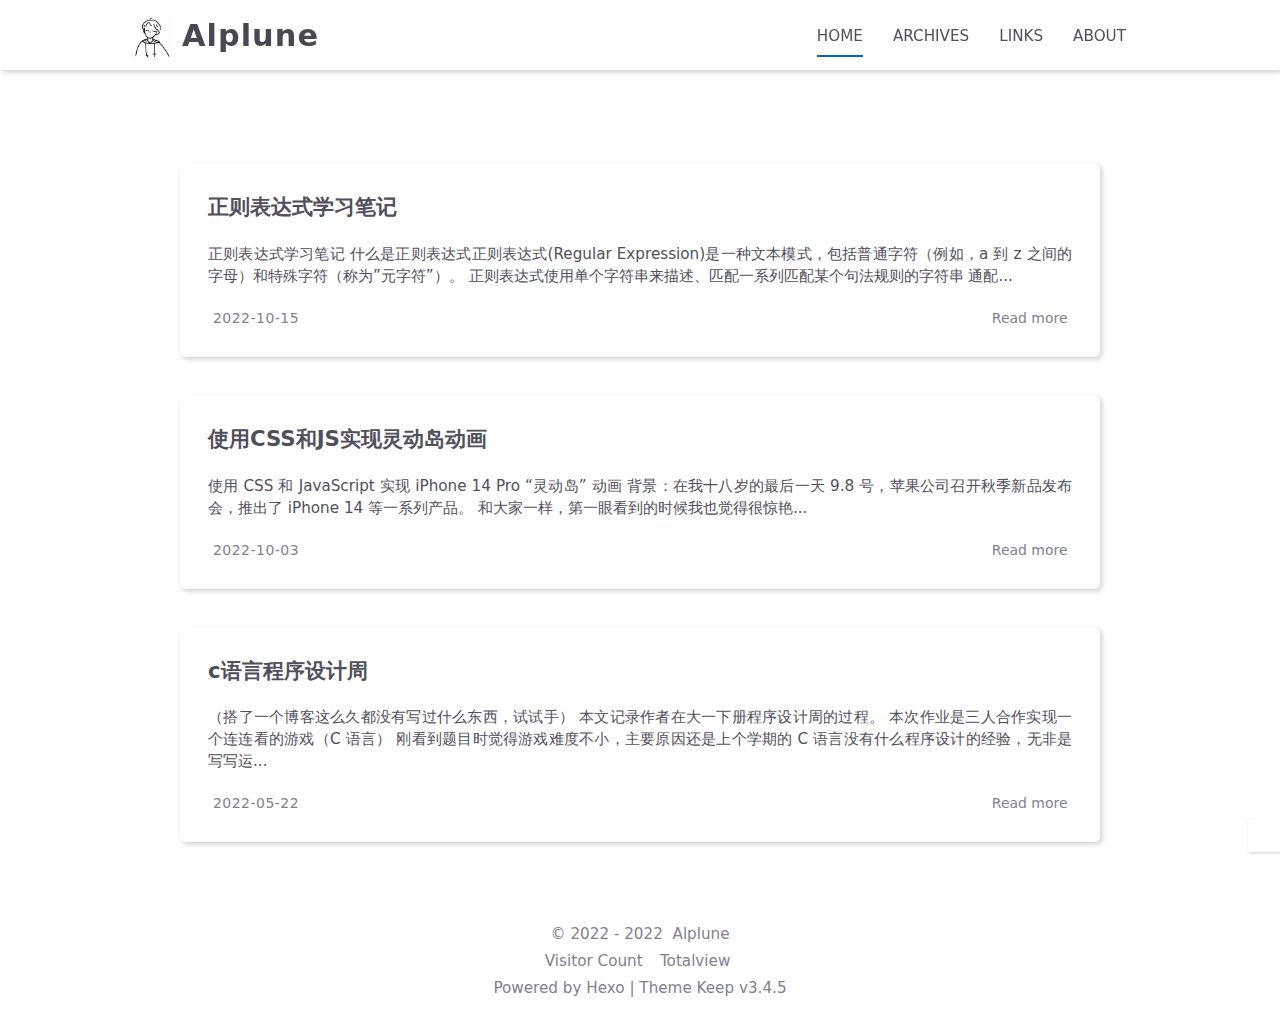
==== index.html @ be42c114 "Site updated: 2022-10-15 18:17:50" ====
<!DOCTYPE html>
<html lang="en">
<head>
    <meta charset="utf-8">
    <meta name="viewport" content="width=device-width, initial-scale=1, maximum-scale=1">
    <meta name="keywords" content="Hexo Theme Keep">
    <meta name="description" content="Hexo Theme Keep">
    <meta name="author" content="Alplune">
    
    <title>
        
        Alplune
    </title>
    
<link rel="stylesheet" href="/css/style.css">

    <link rel="shortcut icon" href="/images/meico.ico">
    <link rel="stylesheet" href="//cdn.jsdelivr.net/npm/hexo-theme-keep@3.4.5/source/css/font-awesome.min.css">
    <script id="hexo-configurations">
    let KEEP = window.KEEP || {};
    KEEP.hexo_config = {"hostname":"example.com","root":"/","language":"en","path":"search.json"};
    KEEP.theme_config = {"toc":{"enable":true,"number":true,"expand_all":false,"init_open":true},"style":{"primary_color":"#0066CC","avatar":"/images/me.jpg","favicon":"/images/meico.ico","article_img_align":"left","left_side_width":"260px","content_max_width":"920px","hover":{"shadow":false,"scale":false},"first_screen":{"enable":true,"background_img":"/images/bg.svg","description":"我们穷，只此一生青春."},"scroll":{"progress_bar":{"enable":false},"percent":{"enable":true}}},"local_search":{"enable":true,"preload":false},"code_copy":{"enable":true,"style":"default"},"pjax":{"enable":true},"lazyload":{"enable":false},"version":"3.4.5"};
    KEEP.language_ago = {"second":"%s seconds ago","minute":"%s minutes ago","hour":"%s hours ago","day":"%s days ago","week":"%s weeks ago","month":"%s months ago","year":"%s years ago"};
  </script>
<meta name="generator" content="Hexo 5.4.2"></head>


<body>
<div class="progress-bar-container">
    

    
        <span class="pjax-progress-bar"></span>
        <span class="pjax-progress-icon">
            <i class="fas fa-circle-notch fa-spin"></i>
        </span>
    
</div>


<main class="page-container">

    
        <div class="first-screen-container flex-center fade-in-down-animation">
    <div class="content flex-center">
        <div class="description">
            我们穷，只此一生青春.
        </div>
        
            <div class="s-icon-list">
                
                    
                        
                            <span class="s-icon-item github">
                                <a target="_blank" href="https://github.com/Mingaaaaaaa">
                                    <i class="fab fa-github"></i>
                                </a>
                            </span>
                        
                    
                
                    
                
                    
                
                    
                
                    
                
                    
                
                    
                
                    
                        
                            <span class="s-icon-item email">
                                <a href="mailto:http://:alplune@outlook.com">
                                    <i class="fas fa-envelope"></i>
                                </a>
                            </span>
                        
                    
                
            </div>
        
    </div>
</div>

    

    <div class="page-main-content">

        <div class="page-main-content-top">
            <header class="header-wrapper">

    <div class="header-content has-first-screen">
        <div class="left">
            
                <a class="logo-image" href="/">
                    <img src="/images/me.jpg">
                </a>
            
            <a class="logo-title" href="/">
                Alplune
            </a>
        </div>

        <div class="right">
            <div class="pc">
                <ul class="menu-list">
                    
                        <li class="menu-item">
                            <a class="active"
                               href="/"
                            >
                                HOME
                            </a>
                        </li>
                    
                        <li class="menu-item">
                            <a class=""
                               href="/archives"
                            >
                                ARCHIVES
                            </a>
                        </li>
                    
                        <li class="menu-item">
                            <a class=""
                               href="/links"
                            >
                                LINKS
                            </a>
                        </li>
                    
                        <li class="menu-item">
                            <a class=""
                               href="/about"
                            >
                                ABOUT
                            </a>
                        </li>
                    
                    
                        <li class="menu-item search search-popup-trigger">
                            <i class="fas fa-search"></i>
                        </li>
                    
                </ul>
            </div>
            <div class="mobile">
                
                    <div class="icon-item search search-popup-trigger"><i class="fas fa-search"></i></div>
                
                <div class="icon-item menu-bar">
                    <div class="menu-bar-middle"></div>
                </div>
            </div>
        </div>
    </div>

    <div class="header-drawer">
        <ul class="drawer-menu-list">
            
                <li class="drawer-menu-item flex-center">
                    <a class="active"
                       href="/">HOME</a>
                </li>
            
                <li class="drawer-menu-item flex-center">
                    <a class=""
                       href="/archives">ARCHIVES</a>
                </li>
            
                <li class="drawer-menu-item flex-center">
                    <a class=""
                       href="/links">LINKS</a>
                </li>
            
                <li class="drawer-menu-item flex-center">
                    <a class=""
                       href="/about">ABOUT</a>
                </li>
            
        </ul>
    </div>

    <div class="window-mask"></div>

</header>


        </div>

        <div class="page-main-content-middle">

            <div class="main-content">

                
                    <div class="home-content-container fade-in-down-animation">
    <ul class="home-article-list">
        
            <li class="home-article-item">

                

                <h3 class="home-article-title">
                    <a href="/2022/10/15/%E6%AD%A3%E5%88%99%E8%A1%A8%E8%BE%BE%E5%BC%8F%E5%AD%A6%E4%B9%A0%E7%AC%94%E8%AE%B0/">
                        正则表达式学习笔记
                    </a>
                </h3>

                <div class="home-article-content markdown-body">
                    
                        正则表达式学习笔记
什么是正则表达式正则表达式(Regular Expression)是一种文本模式，包括普通字符（例如，a 到 z 之间的字母）和特殊字符（称为”元字符”）。
正则表达式使用单个字符串来描述、匹配一系列匹配某个句法规则的字符串
通配...
                    
                </div>

                <div class="home-article-meta-info-container">
    <div class="home-article-meta-info">
        <span><i class="fas fa-history"></i>&nbsp;<span class="home-article-date" data-date="Sat Oct 15 2022 18:00:35 GMT+0800">2022-10-15</span></span>
        
        
    </div>

    <a href="/2022/10/15/%E6%AD%A3%E5%88%99%E8%A1%A8%E8%BE%BE%E5%BC%8F%E5%AD%A6%E4%B9%A0%E7%AC%94%E8%AE%B0/">Read more&nbsp;<i class="fas fa-angle-right"></i></a>
</div>

            </li>
        
            <li class="home-article-item">

                

                <h3 class="home-article-title">
                    <a href="/2022/10/03/%E4%BD%BF%E7%94%A8CSS%E5%92%8CJS%E5%AE%9E%E7%8E%B0%E7%81%B5%E5%8A%A8%E5%B2%9B%E5%8A%A8%E7%94%BB/">
                        使用CSS和JS实现灵动岛动画
                    </a>
                </h3>

                <div class="home-article-content markdown-body">
                    
                        使用 CSS 和 JavaScript 实现 iPhone 14 Pro “灵动岛” 动画
背景：在我十八岁的最后一天 9.8 号，苹果公司召开秋季新品发布会，推出了 iPhone 14 等一系列产品。


和大家一样，第一眼看到的时候我也觉得很惊艳...
                    
                </div>

                <div class="home-article-meta-info-container">
    <div class="home-article-meta-info">
        <span><i class="fas fa-history"></i>&nbsp;<span class="home-article-date" data-date="Mon Oct 03 2022 17:15:51 GMT+0800">2022-10-03</span></span>
        
        
    </div>

    <a href="/2022/10/03/%E4%BD%BF%E7%94%A8CSS%E5%92%8CJS%E5%AE%9E%E7%8E%B0%E7%81%B5%E5%8A%A8%E5%B2%9B%E5%8A%A8%E7%94%BB/">Read more&nbsp;<i class="fas fa-angle-right"></i></a>
</div>

            </li>
        
            <li class="home-article-item">

                

                <h3 class="home-article-title">
                    <a href="/2022/05/22/c%E8%AF%AD%E8%A8%80%E7%A8%8B%E5%BA%8F%E8%AE%BE%E8%AE%A1%E5%91%A8/">
                        c语言程序设计周
                    </a>
                </h3>

                <div class="home-article-content markdown-body">
                    
                        （搭了一个博客这么久都没有写过什么东西，试试手）
​ 本文记录作者在大一下册程序设计周的过程。
​ 本次作业是三人合作实现一个连连看的游戏（C 语言）
刚看到题目时觉得游戏难度不小，主要原因还是上个学期的 C 语言没有什么程序设计的经验，无非是写写运...
                    
                </div>

                <div class="home-article-meta-info-container">
    <div class="home-article-meta-info">
        <span><i class="fas fa-history"></i>&nbsp;<span class="home-article-date" data-date="Sun May 22 2022 13:51:24 GMT+0800">2022-05-22</span></span>
        
        
    </div>

    <a href="/2022/05/22/c%E8%AF%AD%E8%A8%80%E7%A8%8B%E5%BA%8F%E8%AE%BE%E8%AE%A1%E5%91%A8/">Read more&nbsp;<i class="fas fa-angle-right"></i></a>
</div>

            </li>
        
    </ul>

    <div class="home-paginator">
        <div class="paginator">
    

    
</div>

    </div>
</div>


                
            </div>

        </div>

        <div class="page-main-content-bottom">
            <footer class="footer">
    <div class="info-container">
        <div class="copyright-info info-item">
            &copy;
            
              <span>2022</span>
              -
            
            2022&nbsp;<i class="fas fa-heart icon-animate"></i>&nbsp;<a href="/">Alplune</a>
        </div>
        
            <script async data-pjax src="//busuanzi.ibruce.info/busuanzi/2.3/busuanzi.pure.mini.js"></script>
            <div class="website-count info-item">
                
                    <span id="busuanzi_container_site_uv">
                        Visitor Count&nbsp;<span id="busuanzi_value_site_uv"></span>&ensp;
                    </span>
                
                
                    <span id="busuanzi_container_site_pv">
                        Totalview&nbsp;<span id="busuanzi_value_site_pv"></span>
                    </span>
                
            </div>
        
        <div class="theme-info info-item">
            Powered by <a target="_blank" href="https://hexo.io">Hexo</a>&nbsp;|&nbsp;Theme&nbsp;<a class="theme-version" target="_blank" href="https://github.com/XPoet/hexo-theme-keep">Keep v3.4.5</a>
        </div>
        
        
    </div>
</footer>

        </div>
    </div>

    

    <div class="right-bottom-side-tools">
        <div class="side-tools-container">
    <ul class="side-tools-list">
        <li class="tools-item tool-font-adjust-plus flex-center">
            <i class="fas fa-search-plus"></i>
        </li>

        <li class="tools-item tool-font-adjust-minus flex-center">
            <i class="fas fa-search-minus"></i>
        </li>

        <li class="tools-item tool-expand-width flex-center">
            <i class="fas fa-arrows-alt-h"></i>
        </li>

        <li class="tools-item tool-dark-light-toggle flex-center">
            <i class="fas fa-moon"></i>
        </li>

        <!-- rss -->
        

        

        <li class="tools-item tool-scroll-to-bottom flex-center">
            <i class="fas fa-arrow-down"></i>
        </li>
    </ul>

    <ul class="exposed-tools-list">
        <li class="tools-item tool-toggle-show flex-center">
            <i class="fas fa-cog fa-spin"></i>
        </li>
        
            <li class="tools-item tool-scroll-to-top flex-center">
                <i class="arrow-up fas fa-arrow-up"></i>
                <span class="percent"></span>
            </li>
        
    </ul>
</div>

    </div>

    

    <div class="image-viewer-container">
    <img src="">
</div>


    
        <div class="search-pop-overlay">
    <div class="popup search-popup">
        <div class="search-header">
          <span class="search-input-field-pre">
            <i class="fas fa-keyboard"></i>
          </span>
            <div class="search-input-container">
                <input autocomplete="off"
                       autocorrect="off"
                       autocapitalize="off"
                       placeholder="Search..."
                       spellcheck="false"
                       type="search"
                       class="search-input"
                >
            </div>
            <span class="popup-btn-close">
                <i class="fas fa-times"></i>
            </span>
        </div>
        <div id="search-result">
            <div id="no-result">
                <i class="fas fa-spinner fa-pulse fa-5x fa-fw"></i>
            </div>
        </div>
    </div>
</div>

    

</main>




<script src="//cdn.jsdelivr.net/npm/hexo-theme-keep@3.4.5/source/js/utils.js"></script><script src="//cdn.jsdelivr.net/npm/hexo-theme-keep@3.4.5/source/js/main.js"></script><script src="//cdn.jsdelivr.net/npm/hexo-theme-keep@3.4.5/source/js/header-shrink.js"></script><script src="//cdn.jsdelivr.net/npm/hexo-theme-keep@3.4.5/source/js/back2top.js"></script><script src="//cdn.jsdelivr.net/npm/hexo-theme-keep@3.4.5/source/js/dark-light-toggle.js"></script>


    <script src="//cdn.jsdelivr.net/npm/hexo-theme-keep@3.4.5/source/js/local-search.js"></script>



    <script src="//cdn.jsdelivr.net/npm/hexo-theme-keep@3.4.5/source/js/code-copy.js"></script>




<div class="post-scripts pjax">
    
</div>


    <script src="//cdn.jsdelivr.net/npm/hexo-theme-keep@3.4.5/source/js/libs/pjax.min.js"></script>
<script>
    window.addEventListener('DOMContentLoaded', () => {
        window.pjax = new Pjax({
            selectors: [
                'head title',
                '.page-container',
                '.pjax'
            ],
            history: true,
            debug: false,
            cacheBust: false,
            timeout: 0,
            analytics: false,
            currentUrlFullReload: false,
            scrollRestoration: false,
            // scrollTo: true,
        });

        document.addEventListener('pjax:send', () => {
            KEEP.utils.pjaxProgressBarStart();
        });

        document.addEventListener('pjax:complete', () => {
            KEEP.utils.pjaxProgressBarEnd();
            window.pjax.executeScripts(document.querySelectorAll('script[data-pjax], .pjax script'));
            KEEP.refresh();
        });
    });
</script>



</body>
</html>
---- css/style.css ----
:root {
  --background-color: #fff;
  --second-background-color: #f7f7f7;
  --primary-color: #06c;
  --first-text-color: #484853;
  --second-text-color: #4c4c57;
  --third-text-color: #808091;
  --fourth-text-color: #ededef;
  --default-text-color: #50505c;
  --border-color: #b3b3b3;
  --selection-color: #0075eb;
  --shadow-color: rgba(0,0,0,0.2);
  --shadow-hover-color: rgba(0,0,0,0.28);
  --scrollbar-color: #595967;
  --scroll-bar-bg-color: #e6e6e6;
  --link-color: #484853;
  --copyright-info-color: #c03;
  --avatar-background-color: #06c;
  --pjax-progress-bar-color: linear-gradient(45deg, #f10006, #ef5b00, #e59c01, #19ca05, #00cab5, #0264c8, #c303c3);
}
@media (prefers-color-scheme: light) {
  :root {
    --background-color: #fff;
    --second-background-color: #f7f7f7;
    --primary-color: #06c;
    --first-text-color: #484853;
    --second-text-color: #4c4c57;
    --third-text-color: #808091;
    --fourth-text-color: #ededef;
    --default-text-color: #50505c;
    --border-color: #b3b3b3;
    --selection-color: #0075eb;
    --shadow-color: rgba(0,0,0,0.2);
    --shadow-hover-color: rgba(0,0,0,0.28);
    --scrollbar-color: #595967;
    --scroll-bar-bg-color: #e6e6e6;
    --link-color: #484853;
    --copyright-info-color: #c03;
    --avatar-background-color: #06c;
    --pjax-progress-bar-color: linear-gradient(45deg, #f10006, #ef5b00, #e59c01, #19ca05, #00cab5, #0264c8, #c303c3);
  }
}
@media (prefers-color-scheme: dark) {
  :root {
    --background-color: #383940;
    --second-background-color: #32333a;
    --primary-color: #06c;
    --first-text-color: #d2d2d7;
    --second-text-color: #cbcbd1;
    --third-text-color: #9595a2;
    --fourth-text-color: #242429;
    --default-text-color: #bebec6;
    --border-color: #5c5e6a;
    --selection-color: #0075eb;
    --shadow-color: rgba(128,128,128,0.2);
    --shadow-hover-color: rgba(128,128,128,0.28);
    --scrollbar-color: #32333a;
    --scroll-bar-bg-color: #5c5e6a;
    --link-color: #c5c5cc;
    --copyright-info-color: #a30029;
    --avatar-background-color: #005cb8;
    --pjax-progress-bar-color: linear-gradient(45deg, #ea404a, #ea722f, #e9a71f, #67e559, #18ecec, #1b85f1, #ee1dee);
  }
}
.light-mode {
  --background-color: #fff;
  --second-background-color: #f7f7f7;
  --primary-color: #06c;
  --first-text-color: #484853;
  --second-text-color: #4c4c57;
  --third-text-color: #808091;
  --fourth-text-color: #ededef;
  --default-text-color: #50505c;
  --border-color: #b3b3b3;
  --selection-color: #0075eb;
  --shadow-color: rgba(0,0,0,0.2);
  --shadow-hover-color: rgba(0,0,0,0.28);
  --scrollbar-color: #595967;
  --scroll-bar-bg-color: #e6e6e6;
  --link-color: #484853;
  --copyright-info-color: #c03;
  --avatar-background-color: #06c;
  --pjax-progress-bar-color: linear-gradient(45deg, #f10006, #ef5b00, #e59c01, #19ca05, #00cab5, #0264c8, #c303c3);
}
.dark-mode {
  --background-color: #383940;
  --second-background-color: #32333a;
  --primary-color: #06c;
  --first-text-color: #d2d2d7;
  --second-text-color: #cbcbd1;
  --third-text-color: #9595a2;
  --fourth-text-color: #242429;
  --default-text-color: #bebec6;
  --border-color: #5c5e6a;
  --selection-color: #0075eb;
  --shadow-color: rgba(128,128,128,0.2);
  --shadow-hover-color: rgba(128,128,128,0.28);
  --scrollbar-color: #32333a;
  --scroll-bar-bg-color: #5c5e6a;
  --link-color: #c5c5cc;
  --copyright-info-color: #a30029;
  --avatar-background-color: #005cb8;
  --pjax-progress-bar-color: linear-gradient(45deg, #ea404a, #ea722f, #e9a71f, #67e559, #18ecec, #1b85f1, #ee1dee);
}
.fade-in-down-animation {
  animation-fill-mode: both;
  animation-duration: 1s;
  animation-name: fade-in-down;
}
.title-hover-animation {
  display: inline-block;
  position: relative;
  border-bottom: none;
  line-height: 1.3;
  vertical-align: top;
  color: var(--second-text-color);
}
.title-hover-animation::before {
  content: "";
  position: absolute;
  width: 100%;
  height: 2px;
  bottom: -4px;
  left: 0;
  background-color: var(--second-text-color);
  visibility: hidden;
  transform: scaleX(0);
  transition-property: color, background, box-shadow, border-color, visibility, transform;
  transition-delay: 0s, 0s, 0s, 0s, 0s, 0s;
  transition-duration: 0.2s, 0.2s, 0.2s, 0.2s, 0.2s, 0.2s;
  transition-timing-function: ease, ease, ease, ease, ease-in-out, ease-in-out;
}
.title-hover-animation:hover::before {
  visibility: visible;
  transform: scaleX(1);
}
@-moz-keyframes fade-in-down {
  0% {
    opacity: 0;
    transform: translateY(-50px);
  }
  100% {
    opacity: 1;
    transform: translateY(0);
  }
}
@-webkit-keyframes fade-in-down {
  0% {
    opacity: 0;
    transform: translateY(-50px);
  }
  100% {
    opacity: 1;
    transform: translateY(0);
  }
}
@-o-keyframes fade-in-down {
  0% {
    opacity: 0;
    transform: translateY(-50px);
  }
  100% {
    opacity: 1;
    transform: translateY(0);
  }
}
@keyframes fade-in-down {
  0% {
    opacity: 0;
    transform: translateY(-50px);
  }
  100% {
    opacity: 1;
    transform: translateY(0);
  }
}
@-moz-keyframes icon-animate {
  0%, 100% {
    transform: scale(1);
  }
  10%, 30% {
    transform: scale(0.88);
  }
  20%, 40%, 60%, 80% {
    transform: scale(1.08);
  }
  50%, 70% {
    transform: scale(1.08);
  }
}
@-webkit-keyframes icon-animate {
  0%, 100% {
    transform: scale(1);
  }
  10%, 30% {
    transform: scale(0.88);
  }
  20%, 40%, 60%, 80% {
    transform: scale(1.08);
  }
  50%, 70% {
    transform: scale(1.08);
  }
}
@-o-keyframes icon-animate {
  0%, 100% {
    transform: scale(1);
  }
  10%, 30% {
    transform: scale(0.88);
  }
  20%, 40%, 60%, 80% {
    transform: scale(1.08);
  }
  50%, 70% {
    transform: scale(1.08);
  }
}
@keyframes icon-animate {
  0%, 100% {
    transform: scale(1);
  }
  10%, 30% {
    transform: scale(0.88);
  }
  20%, 40%, 60%, 80% {
    transform: scale(1.08);
  }
  50%, 70% {
    transform: scale(1.08);
  }
}
* {
  transition-property: color, background, box-shadow, border-color;
  transition-delay: 0s, 0s, 0s, 0s;
  transition-duration: 0.2s, 0.2s, 0.2s, 0.2s;
  transition-timing-function: ease, ease, ease, ease;
}
*::-webkit-scrollbar {
  width: 6px;
  height: 6px;
  transition: all 0.2s ease;
}
*::-webkit-scrollbar-thumb {
  background: var(--scrollbar-color);
  border-radius: 1px;
}
*::-webkit-scrollbar-track {
  background: var(--scroll-bar-bg-color);
}
html,
body {
  position: relative;
  width: 100%;
  height: 100%;
  margin: 0;
  padding: 0;
  color: var(--default-text-color);
  background: var(--background-color);
  font-family: Optima-Regular, Optima, -apple-system, system-ui, Segoe UI, Roboto, Ubuntu, Cantarell, Noto Sans, sans-serif, BlinkMacSystemFont, Helvetica Neue, PingFang SC, Hiragino Sans GB, Microsoft YaHei, Arial;
  font-weight: 400;
  font-size: 15.2px;
  line-height: 22px;
}
html::-webkit-scrollbar,
body::-webkit-scrollbar {
  width: 8px;
  height: 8px;
}
@media (max-width: 780px) {
  html,
  body {
    font-size: 14.591999999999999px;
    line-height: 21.119999999999997px;
  }
}
@media (max-width: 500px) {
  html,
  body {
    font-size: 13.68px;
    line-height: 19.8px;
  }
}
::selection {
  background: var(--selection-color);
  color: #fff;
}
ul,
ol,
li {
  padding: 0;
  margin: 0;
  list-style: none;
}
a {
  text-decoration: none;
  color: var(--default-text-color);
}
a i,
a span {
  color: var(--default-text-color);
}
a:hover,
a:active {
  text-decoration: none !important;
  color: var(--primary-color);
}
a:hover i,
a:active i,
a:hover span,
a:active span {
  color: var(--primary-color);
}
img[lazyload] {
  padding: 10px;
  margin: 20px auto !important;
  cursor: not-allowed;
  pointer-events: none;
}
button {
  padding: 0;
  margin: 0;
  border: 0;
  outline: none;
  cursor: pointer;
  background: transparent;
}
.btn {
  display: inline-block;
  position: relative;
  text-align: center;
  cursor: pointer;
  white-space: nowrap;
  border-radius: 5px;
  padding: 8px 16px;
  background: var(--background-color);
  box-shadow: 2px 2px 5px var(--shadow-color);
  transition-property: color, background, box-shadow, border-color, transform;
  transition-delay: 0s, 0s, 0s, 0s, 0s;
  transition-duration: 0.2s, 0.2s, 0.2s, 0.2s, 0.2s;
  transition-timing-function: ease, ease, ease, ease, linear;
}
.btn:hover {
  color: var(--background-color);
  background: var(--primary-color);
}
.flex-center {
  display: flex;
  justify-content: center;
  align-items: center;
}
.clear {
  clear: both;
}
.markdown-body {
  font-size: 1rem;
}
.markdown-body blockquote {
  box-sizing: border-box;
  border-left: 5px solid var(--default-text-color);
  margin: 20px 0;
  color: var(--default-text-color);
  background: var(--second-background-color);
}
.markdown-body blockquote p,
.markdown-body blockquote ul,
.markdown-body blockquote ol {
  padding: 5px 5px 5px 10px;
}
.markdown-body p {
  line-height: 2;
  color: var(--default-text-color);
}
.markdown-body a {
  position: relative;
  outline: 0;
  text-decoration: none;
  overflow-wrap: break-word;
  cursor: pointer;
  border-bottom: 1px solid var(--third-text-color);
  box-sizing: border-box;
  padding-bottom: 2px;
}
.markdown-body a .fas,
.markdown-body a .far,
.markdown-body a fab {
  margin: 0 2px 0 6px;
  position: relative;
  color: var(--third-text-color);
  font-size: 0.88rem;
}
.markdown-body a:hover {
  text-decoration: underline;
}
.markdown-body a:hover::after {
  background: var(--primary-color);
}
.markdown-body strong {
  color: var(--default-text-color);
}
.markdown-body em {
  color: var(--default-text-color);
}
.markdown-body ul > li,
.markdown-body ol > li {
  margin-left: 16px;
  line-height: 2rem;
}
.markdown-body ul li {
  list-style: disc;
}
.markdown-body ul li ul li {
  list-style: circle;
}
.markdown-body ul li ul li ul li {
  list-style: square;
}
.markdown-body ol li {
  list-style: decimal;
}
.markdown-body ol li ol li {
  list-style: upper-alpha;
}
.markdown-body ol li ol li ol li {
  list-style: upper-roman;
}
.markdown-body li {
  color: var(--default-text-color);
}
.markdown-body h1,
.markdown-body h2,
.markdown-body h3,
.markdown-body h4,
.markdown-body h5,
.markdown-body h6 {
  color: var(--second-text-color);
  line-height: 1.5;
}
@media (max-width: 780px) {
  .markdown-body h1,
  .markdown-body h2,
  .markdown-body h3,
  .markdown-body h4,
  .markdown-body h5,
  .markdown-body h6 {
    line-height: 1.25;
  }
}
.markdown-body h1 {
  font-size: 1.8rem;
  font-weight: 600;
}
@media (max-width: 780px) {
  .markdown-body h1 {
    font-size: 1.7rem;
  }
}
.markdown-body h2 {
  font-size: 1.7rem;
  font-weight: 600;
}
@media (max-width: 780px) {
  .markdown-body h2 {
    font-size: 1.6rem;
  }
}
.markdown-body h3 {
  font-size: 1.6rem;
  font-weight: 550;
}
@media (max-width: 780px) {
  .markdown-body h3 {
    font-size: 1.5rem;
  }
}
.markdown-body h4 {
  font-size: 1.5rem;
  font-weight: 550;
}
@media (max-width: 780px) {
  .markdown-body h4 {
    font-size: 1.4rem;
  }
}
.markdown-body h5 {
  font-size: 1.28rem;
  font-weight: 500;
}
@media (max-width: 780px) {
  .markdown-body h5 {
    font-size: 1.18rem;
  }
}
.markdown-body h6 {
  font-size: 1.2rem;
  font-weight: 500;
  line-height: 1.2;
}
@media (max-width: 780px) {
  .markdown-body h6 {
    font-size: 1.1rem;
    line-height: 1.1;
  }
}
.markdown-body img {
  box-sizing: border-box;
  max-width: 100%;
  cursor: zoom-in;
  display: block;
  box-shadow: 0 0 2px var(--shadow-color);
  transition-property: color, background, box-shadow, border-color, padding, margin;
  transition-delay: 0s, 0s, 0s, 0s, 0s, 0s;
  transition-duration: 0.2s, 0.2s, 0.2s, 0.2s, 0.2s, 0.2s;
  transition-timing-function: ease, ease, ease, ease, linear, linear;
  margin: 10px 0 2px;
}
.markdown-body > table {
  border-spacing: 0;
  border-collapse: collapse;
  width: 100%;
  overflow: auto;
}
.markdown-body > table td,
.markdown-body > table th {
  padding: 0;
}
.markdown-body > table th {
  font-weight: 600;
}
.markdown-body > table td,
.markdown-body > table th {
  padding: 6px 13px;
  border: 1px solid var(--border-color);
}
.markdown-body > table tr {
  background-color: var(--background-color);
  border: 1px solid var(--fourth-text-color);
}
.markdown-body > table tr:nth-child(2n) {
  background-color: var(--second-background-color);
}
:root {
  --background-color: #fff;
  --second-background-color: #f7f7f7;
  --primary-color: #06c;
  --first-text-color: #484853;
  --second-text-color: #4c4c57;
  --third-text-color: #808091;
  --fourth-text-color: #ededef;
  --default-text-color: #50505c;
  --border-color: #b3b3b3;
  --selection-color: #0075eb;
  --shadow-color: rgba(0,0,0,0.2);
  --shadow-hover-color: rgba(0,0,0,0.28);
  --scrollbar-color: #595967;
  --scroll-bar-bg-color: #e6e6e6;
  --link-color: #484853;
  --copyright-info-color: #c03;
  --avatar-background-color: #06c;
  --pjax-progress-bar-color: linear-gradient(45deg, #f10006, #ef5b00, #e59c01, #19ca05, #00cab5, #0264c8, #c303c3);
}
@media (prefers-color-scheme: light) {
  :root {
    --background-color: #fff;
    --second-background-color: #f7f7f7;
    --primary-color: #06c;
    --first-text-color: #484853;
    --second-text-color: #4c4c57;
    --third-text-color: #808091;
    --fourth-text-color: #ededef;
    --default-text-color: #50505c;
    --border-color: #b3b3b3;
    --selection-color: #0075eb;
    --shadow-color: rgba(0,0,0,0.2);
    --shadow-hover-color: rgba(0,0,0,0.28);
    --scrollbar-color: #595967;
    --scroll-bar-bg-color: #e6e6e6;
    --link-color: #484853;
    --copyright-info-color: #c03;
    --avatar-background-color: #06c;
    --pjax-progress-bar-color: linear-gradient(45deg, #f10006, #ef5b00, #e59c01, #19ca05, #00cab5, #0264c8, #c303c3);
  }
}
@media (prefers-color-scheme: dark) {
  :root {
    --background-color: #383940;
    --second-background-color: #32333a;
    --primary-color: #06c;
    --first-text-color: #d2d2d7;
    --second-text-color: #cbcbd1;
    --third-text-color: #9595a2;
    --fourth-text-color: #242429;
    --default-text-color: #bebec6;
    --border-color: #5c5e6a;
    --selection-color: #0075eb;
    --shadow-color: rgba(128,128,128,0.2);
    --shadow-hover-color: rgba(128,128,128,0.28);
    --scrollbar-color: #32333a;
    --scroll-bar-bg-color: #5c5e6a;
    --link-color: #c5c5cc;
    --copyright-info-color: #a30029;
    --avatar-background-color: #005cb8;
    --pjax-progress-bar-color: linear-gradient(45deg, #ea404a, #ea722f, #e9a71f, #67e559, #18ecec, #1b85f1, #ee1dee);
  }
}
.light-mode {
  --background-color: #fff;
  --second-background-color: #f7f7f7;
  --primary-color: #06c;
  --first-text-color: #484853;
  --second-text-color: #4c4c57;
  --third-text-color: #808091;
  --fourth-text-color: #ededef;
  --default-text-color: #50505c;
  --border-color: #b3b3b3;
  --selection-color: #0075eb;
  --shadow-color: rgba(0,0,0,0.2);
  --shadow-hover-color: rgba(0,0,0,0.28);
  --scrollbar-color: #595967;
  --scroll-bar-bg-color: #e6e6e6;
  --link-color: #484853;
  --copyright-info-color: #c03;
  --avatar-background-color: #06c;
  --pjax-progress-bar-color: linear-gradient(45deg, #f10006, #ef5b00, #e59c01, #19ca05, #00cab5, #0264c8, #c303c3);
}
.dark-mode {
  --background-color: #383940;
  --second-background-color: #32333a;
  --primary-color: #06c;
  --first-text-color: #d2d2d7;
  --second-text-color: #cbcbd1;
  --third-text-color: #9595a2;
  --fourth-text-color: #242429;
  --default-text-color: #bebec6;
  --border-color: #5c5e6a;
  --selection-color: #0075eb;
  --shadow-color: rgba(128,128,128,0.2);
  --shadow-hover-color: rgba(128,128,128,0.28);
  --scrollbar-color: #32333a;
  --scroll-bar-bg-color: #5c5e6a;
  --link-color: #c5c5cc;
  --copyright-info-color: #a30029;
  --avatar-background-color: #005cb8;
  --pjax-progress-bar-color: linear-gradient(45deg, #ea404a, #ea722f, #e9a71f, #67e559, #18ecec, #1b85f1, #ee1dee);
}
:root {
  --code-foreground: #535360;
  --code-background: #f2f2f2;
  --highlight-background: #fafafa;
  --highlight-foreground: #535360;
  --highlight-comment: #8e908c;
  --highlight-red: #c82829;
  --highlight-orange: #f5871f;
  --highlight-yellow: #eab700;
  --highlight-green: #718c00;
  --highlight-aqua: #3e999f;
  --highlight-blue: #4271ae;
  --highlight-purple: #8959a8;
  --highlight-gutter-color: #585865;
  --highlight-gutter-bg-color: #f2f2f2;
}
@media (prefers-color-scheme: light) {
  :root {
    --code-foreground: #535360;
    --code-background: #f2f2f2;
    --highlight-background: #fafafa;
    --highlight-foreground: #535360;
    --highlight-comment: #8e908c;
    --highlight-red: #c82829;
    --highlight-orange: #f5871f;
    --highlight-yellow: #eab700;
    --highlight-green: #718c00;
    --highlight-aqua: #3e999f;
    --highlight-blue: #4271ae;
    --highlight-purple: #8959a8;
    --highlight-gutter-color: #585865;
    --highlight-gutter-bg-color: #f2f2f2;
  }
}
@media (prefers-color-scheme: dark) {
  :root {
    --code-foreground: #bfbfc7;
    --code-background: #32333a;
    --highlight-background: #34343b;
    --highlight-foreground: #bfbfc7;
    --highlight-comment: #969896;
    --highlight-red: #c66;
    --highlight-orange: #de935f;
    --highlight-yellow: #f0c674;
    --highlight-green: #b5bd68;
    --highlight-aqua: #8abeb7;
    --highlight-blue: #81a2be;
    --highlight-purple: #b294bb;
    --highlight-gutter-color: #c1c1c9;
    --highlight-gutter-bg-color: #32333a;
  }
}
.light-mode {
  --code-foreground: #535360;
  --code-background: #f2f2f2;
  --highlight-background: #fafafa;
  --highlight-foreground: #535360;
  --highlight-comment: #8e908c;
  --highlight-red: #c82829;
  --highlight-orange: #f5871f;
  --highlight-yellow: #eab700;
  --highlight-green: #718c00;
  --highlight-aqua: #3e999f;
  --highlight-blue: #4271ae;
  --highlight-purple: #8959a8;
  --highlight-gutter-color: #585865;
  --highlight-gutter-bg-color: #f2f2f2;
}
.dark-mode {
  --code-foreground: #bfbfc7;
  --code-background: #32333a;
  --highlight-background: #34343b;
  --highlight-foreground: #bfbfc7;
  --highlight-comment: #969896;
  --highlight-red: #c66;
  --highlight-orange: #de935f;
  --highlight-yellow: #f0c674;
  --highlight-green: #b5bd68;
  --highlight-aqua: #8abeb7;
  --highlight-blue: #81a2be;
  --highlight-purple: #b294bb;
  --highlight-gutter-color: #c1c1c9;
  --highlight-gutter-bg-color: #32333a;
}
pre,
.highlight {
  overflow: auto;
  margin: 20px 0;
  padding: 0;
  font-size: 0.96rem;
  line-height: 1.5rem;
  color: var(--highlight-foreground);
  background: var(--highlight-background);
}
pre,
code {
  font-family: "Source Code Pro", consolas, Menlo;
}
code {
  padding: 5px;
  word-wrap: break-word;
  border-radius: 2px;
  font-size: 0.96rem;
  color: var(--code-foreground);
  background: var(--code-background);
}
pre {
  padding: 10px;
}
pre code {
  padding: 0;
  color: var(--highlight-foreground);
  background: none;
  text-shadow: none;
}
.highlight {
  border-radius: 1px;
}
.highlight pre {
  border: none;
  margin: 0;
  padding: 10px 0;
}
.highlight table {
  margin: 0;
  width: auto;
  border: none;
  border-spacing: unset;
}
.highlight td {
  border: none;
  padding: 0;
}
.highlight figcaption {
  font-size: 1rem;
  color: var(--highlight-foreground);
  line-height: 1rem;
  margin-bottom: 1rem;
}
.highlight figcaption a {
  float: right;
  color: var(--highlight-foreground);
}
.highlight figcaption a:hover {
  border-bottom-color: var(--highlight-foreground);
}
.highlight .gutter pre {
  padding-left: 10px;
  padding-right: 10px;
  color: var(--highlight-gutter-color);
  text-align: center;
  background-color: var(--highlight-gutter-bg-color);
}
.highlight .code pre {
  width: 100%;
  padding-left: 10px;
  padding-right: 10px;
  background-color: var(--highlight-background);
}
.highlight .line {
  height: 20px;
  color: var(--default-text-color);
}
.highlight .line .attr {
  color: var(--default-text-color);
}
.highlight .line .string {
  color: var(--default-text-color);
}
.gutter {
  -webkit-user-select: none;
  -moz-user-select: none;
  -ms-user-select: none;
  user-select: none;
}
.gist table {
  width: auto;
}
.gist table td {
  border: none;
}
pre .deletion {
  background: var(--highlight-deletion);
}
pre .addition {
  background: var(--highlight-addition);
}
pre .meta {
  color: var(--highlight-purple);
}
pre .comment {
  color: var(--highlight-comment);
}
pre .variable,
pre .attribute,
pre .tag,
pre .regexp,
pre .ruby .constant,
pre .xml .tag .title,
pre .xml .pi,
pre .xml .doctype,
pre .html .doctype,
pre .css .id,
pre .css .class,
pre .css .pseudo {
  color: var(--highlight-red);
}
pre .number,
pre .preprocessor,
pre .built_in,
pre .literal,
pre .params,
pre .constant,
pre .command {
  color: var(--highlight-orange);
}
pre .ruby .class .title,
pre .css .rules .attribute,
pre .string,
pre .value,
pre .inheritance,
pre .header,
pre .ruby .symbol,
pre .xml .cdata,
pre .special,
pre .number,
pre .formula {
  color: var(--highlight-green);
}
pre .title,
pre .css .hexcolor {
  color: var(--highlight-aqua);
}
pre .function,
pre .python .decorator,
pre .python .title,
pre .ruby .function .title,
pre .ruby .title .keyword,
pre .perl .sub,
pre .javascript .title,
pre .coffeescript .title {
  color: var(--highlight-blue);
}
pre .keyword,
pre .javascript .function {
  color: var(--highlight-purple);
}
.highlight-container {
  position: relative;
}
.highlight-container:hover .copy-btn,
.highlight-container .copy-btn:focus {
  opacity: 1;
}
.copy-btn {
  cursor: pointer;
  display: inline-block;
  font-weight: bold;
  line-height: 1.8;
  opacity: 0;
  outline: 0;
  padding: 2px 6px;
  position: absolute;
  vertical-align: middle;
  white-space: nowrap;
  font-size: 1rem;
  color: var(--default-text-color);
  -moz-user-select: none;
  -ms-user-select: none;
  -webkit-user-select: none;
  user-select: none;
  transition-property: color, background, box-shadow, border-color, opacity;
  transition-delay: 0s, 0s, 0s, 0s, 0s;
  transition-duration: 0.2s, 0.2s, 0.2s, 0.2s, 0.2s;
  transition-timing-function: ease, ease, ease, ease, ease-in-out;
  background: var(--background-color);
  border: 0;
  right: 0;
  top: 0;
}
:root {
  --background-color: #fff;
  --second-background-color: #f7f7f7;
  --primary-color: #06c;
  --first-text-color: #484853;
  --second-text-color: #4c4c57;
  --third-text-color: #808091;
  --fourth-text-color: #ededef;
  --default-text-color: #50505c;
  --border-color: #b3b3b3;
  --selection-color: #0075eb;
  --shadow-color: rgba(0,0,0,0.2);
  --shadow-hover-color: rgba(0,0,0,0.28);
  --scrollbar-color: #595967;
  --scroll-bar-bg-color: #e6e6e6;
  --link-color: #484853;
  --copyright-info-color: #c03;
  --avatar-background-color: #06c;
  --pjax-progress-bar-color: linear-gradient(45deg, #f10006, #ef5b00, #e59c01, #19ca05, #00cab5, #0264c8, #c303c3);
}
@media (prefers-color-scheme: light) {
  :root {
    --background-color: #fff;
    --second-background-color: #f7f7f7;
    --primary-color: #06c;
    --first-text-color: #484853;
    --second-text-color: #4c4c57;
    --third-text-color: #808091;
    --fourth-text-color: #ededef;
    --default-text-color: #50505c;
    --border-color: #b3b3b3;
    --selection-color: #0075eb;
    --shadow-color: rgba(0,0,0,0.2);
    --shadow-hover-color: rgba(0,0,0,0.28);
    --scrollbar-color: #595967;
    --scroll-bar-bg-color: #e6e6e6;
    --link-color: #484853;
    --copyright-info-color: #c03;
    --avatar-background-color: #06c;
    --pjax-progress-bar-color: linear-gradient(45deg, #f10006, #ef5b00, #e59c01, #19ca05, #00cab5, #0264c8, #c303c3);
  }
}
@media (prefers-color-scheme: dark) {
  :root {
    --background-color: #383940;
    --second-background-color: #32333a;
    --primary-color: #06c;
    --first-text-color: #d2d2d7;
    --second-text-color: #cbcbd1;
    --third-text-color: #9595a2;
    --fourth-text-color: #242429;
    --default-text-color: #bebec6;
    --border-color: #5c5e6a;
    --selection-color: #0075eb;
    --shadow-color: rgba(128,128,128,0.2);
    --shadow-hover-color: rgba(128,128,128,0.28);
    --scrollbar-color: #32333a;
    --scroll-bar-bg-color: #5c5e6a;
    --link-color: #c5c5cc;
    --copyright-info-color: #a30029;
    --avatar-background-color: #005cb8;
    --pjax-progress-bar-color: linear-gradient(45deg, #ea404a, #ea722f, #e9a71f, #67e559, #18ecec, #1b85f1, #ee1dee);
  }
}
.light-mode {
  --background-color: #fff;
  --second-background-color: #f7f7f7;
  --primary-color: #06c;
  --first-text-color: #484853;
  --second-text-color: #4c4c57;
  --third-text-color: #808091;
  --fourth-text-color: #ededef;
  --default-text-color: #50505c;
  --border-color: #b3b3b3;
  --selection-color: #0075eb;
  --shadow-color: rgba(0,0,0,0.2);
  --shadow-hover-color: rgba(0,0,0,0.28);
  --scrollbar-color: #595967;
  --scroll-bar-bg-color: #e6e6e6;
  --link-color: #484853;
  --copyright-info-color: #c03;
  --avatar-background-color: #06c;
  --pjax-progress-bar-color: linear-gradient(45deg, #f10006, #ef5b00, #e59c01, #19ca05, #00cab5, #0264c8, #c303c3);
}
.dark-mode {
  --background-color: #383940;
  --second-background-color: #32333a;
  --primary-color: #06c;
  --first-text-color: #d2d2d7;
  --second-text-color: #cbcbd1;
  --third-text-color: #9595a2;
  --fourth-text-color: #242429;
  --default-text-color: #bebec6;
  --border-color: #5c5e6a;
  --selection-color: #0075eb;
  --shadow-color: rgba(128,128,128,0.2);
  --shadow-hover-color: rgba(128,128,128,0.28);
  --scrollbar-color: #32333a;
  --scroll-bar-bg-color: #5c5e6a;
  --link-color: #c5c5cc;
  --copyright-info-color: #a30029;
  --avatar-background-color: #005cb8;
  --pjax-progress-bar-color: linear-gradient(45deg, #ea404a, #ea722f, #e9a71f, #67e559, #18ecec, #1b85f1, #ee1dee);
}
:root {
  --code-foreground: #535360;
  --code-background: #f2f2f2;
  --highlight-background: #fafafa;
  --highlight-foreground: #535360;
  --highlight-comment: #8e908c;
  --highlight-red: #c82829;
  --highlight-orange: #f5871f;
  --highlight-yellow: #eab700;
  --highlight-green: #718c00;
  --highlight-aqua: #3e999f;
  --highlight-blue: #4271ae;
  --highlight-purple: #8959a8;
  --highlight-gutter-color: #585865;
  --highlight-gutter-bg-color: #f2f2f2;
}
@media (prefers-color-scheme: light) {
  :root {
    --code-foreground: #535360;
    --code-background: #f2f2f2;
    --highlight-background: #fafafa;
    --highlight-foreground: #535360;
    --highlight-comment: #8e908c;
    --highlight-red: #c82829;
    --highlight-orange: #f5871f;
    --highlight-yellow: #eab700;
    --highlight-green: #718c00;
    --highlight-aqua: #3e999f;
    --highlight-blue: #4271ae;
    --highlight-purple: #8959a8;
    --highlight-gutter-color: #585865;
    --highlight-gutter-bg-color: #f2f2f2;
  }
}
@media (prefers-color-scheme: dark) {
  :root {
    --code-foreground: #bfbfc7;
    --code-background: #32333a;
    --highlight-background: #34343b;
    --highlight-foreground: #bfbfc7;
    --highlight-comment: #969896;
    --highlight-red: #c66;
    --highlight-orange: #de935f;
    --highlight-yellow: #f0c674;
    --highlight-green: #b5bd68;
    --highlight-aqua: #8abeb7;
    --highlight-blue: #81a2be;
    --highlight-purple: #b294bb;
    --highlight-gutter-color: #c1c1c9;
    --highlight-gutter-bg-color: #32333a;
  }
}
.light-mode {
  --code-foreground: #535360;
  --code-background: #f2f2f2;
  --highlight-background: #fafafa;
  --highlight-foreground: #535360;
  --highlight-comment: #8e908c;
  --highlight-red: #c82829;
  --highlight-orange: #f5871f;
  --highlight-yellow: #eab700;
  --highlight-green: #718c00;
  --highlight-aqua: #3e999f;
  --highlight-blue: #4271ae;
  --highlight-purple: #8959a8;
  --highlight-gutter-color: #585865;
  --highlight-gutter-bg-color: #f2f2f2;
}
.dark-mode {
  --code-foreground: #bfbfc7;
  --code-background: #32333a;
  --highlight-background: #34343b;
  --highlight-foreground: #bfbfc7;
  --highlight-comment: #969896;
  --highlight-red: #c66;
  --highlight-orange: #de935f;
  --highlight-yellow: #f0c674;
  --highlight-green: #b5bd68;
  --highlight-aqua: #8abeb7;
  --highlight-blue: #81a2be;
  --highlight-purple: #b294bb;
  --highlight-gutter-color: #c1c1c9;
  --highlight-gutter-bg-color: #32333a;
}
.page-container {
  position: relative;
  box-sizing: border-box;
  width: 100%;
  height: auto;
  background: var(--background-color);
  transition-property: color, background, box-shadow, border-color, padding-left;
  transition-delay: 0s, 0s, 0s, 0s, 0s;
  transition-duration: 0.2s, 0.2s, 0.2s, 0.2s, 0.3s;
  transition-timing-function: ease, ease, ease, ease, ease-out;
}
@media (max-width: 780px) {
  .page-container {
    padding-left: 0 !important;
  }
}
.page-container .page-main-content {
  padding-top: 70px;
  position: relative;
}
.header-shrink .page-container .page-main-content {
  padding-top: 50.4px;
}
@media (max-width: 780px) {
  .header-shrink .page-container .page-main-content {
    padding-top: 45.36px;
  }
}
@media (max-width: 500px) {
  .header-shrink .page-container .page-main-content {
    padding-top: 40.32px;
  }
}
@media (max-width: 780px) {
  .page-container .page-main-content {
    padding-top: 63px;
  }
}
@media (max-width: 500px) {
  .page-container .page-main-content {
    padding-top: 56px;
  }
}
.page-container .page-main-content .page-main-content-top {
  position: fixed;
  top: 0;
  right: 0;
  width: 100%;
  height: 70px;
  z-index: 1005;
  box-sizing: border-box;
  transition-property: color, background, box-shadow, border-color, transform, padding-left, height;
  transition-delay: 0s, 0s, 0s, 0s, 0s, 0s, 0s;
  transition-duration: 0.2s, 0.2s, 0.2s, 0.2s, 0.3s, 0.2s, 0.2s;
  transition-timing-function: ease, ease, ease, ease, ease-out, linear, ease;
}
.page-container .page-main-content .page-main-content-top.hide {
  transform: translateY(-105%);
}
.header-shrink .page-container .page-main-content .page-main-content-top {
  height: 50.4px;
}
@media (max-width: 780px) {
  .header-shrink .page-container .page-main-content .page-main-content-top {
    height: 45.36px;
  }
}
@media (max-width: 500px) {
  .header-shrink .page-container .page-main-content .page-main-content-top {
    height: 40.32px;
  }
}
@media (max-width: 780px) {
  .page-container .page-main-content .page-main-content-top {
    height: 63px;
    padding-left: 0 !important;
  }
}
@media (max-width: 500px) {
  .page-container .page-main-content .page-main-content-top {
    height: 56px;
  }
}
.page-container .page-main-content .page-main-content-middle {
  box-sizing: border-box;
  width: 100%;
  display: flex;
  justify-content: center;
  padding: 38px 0;
}
@media (max-width: 780px) {
  .page-container .page-main-content .page-main-content-middle {
    padding: 30.400000000000002px 0;
  }
}
@media (max-width: 500px) {
  .page-container .page-main-content .page-main-content-middle {
    padding: 22.8px 0;
  }
}
.page-container .page-main-content .page-main-content-middle .main-content {
  position: relative;
  box-sizing: border-box;
  width: 80%;
  max-width: 920px;
  height: 100%;
}
@media (max-width: 780px) {
  .page-container .page-main-content .page-main-content-middle .main-content {
    width: 86%;
  }
}
@media (max-width: 500px) {
  .page-container .page-main-content .page-main-content-middle .main-content {
    width: 90%;
  }
}
.page-container .page-main-content .page-main-content-bottom {
  width: 100%;
}
.page-container .page-aside {
  position: fixed;
  top: 0;
  bottom: 0;
  left: -260px;
  width: 260px;
  height: 100%;
  z-index: 1006;
  overflow-y: auto;
  padding: 20px;
  box-sizing: border-box;
  background: var(--background-color);
  box-shadow: 2px 2px 5px var(--shadow-color);
  transition-property: color, background, box-shadow, border-color, left, transform;
  transition-delay: 0s, 0s, 0s, 0s, 0s, 0s;
  transition-duration: 0.2s, 0.2s, 0.2s, 0.2s, 0.3s, 0.2s;
  transition-timing-function: ease, ease, ease, ease, ease-out, linear;
}
@media (max-width: 780px) {
  .page-container .page-aside {
    left: 0 !important;
    display: none !important;
  }
}
.page-container .post-tools {
  position: fixed;
  top: 108px;
  right: 38px;
  transition-property: color, background, box-shadow, border-color, top;
  transition-delay: 0s, 0s, 0s, 0s, 0s;
  transition-duration: 0.2s, 0.2s, 0.2s, 0.2s, 0.2s;
  transition-timing-function: ease, ease, ease, ease, ease;
}
.header-shrink .page-container .post-tools {
  top: 88.4px;
}
@media (max-width: 780px) {
  .header-shrink .page-container .post-tools {
    top: 83.36px;
  }
}
@media (max-width: 500px) {
  .header-shrink .page-container .post-tools {
    top: 78.32px;
  }
}
@media (max-width: 780px) {
  .page-container .post-tools {
    top: 101px;
    right: 10px;
    transform: scale(0.82);
    transform-origin: right top;
  }
}
@media (max-width: 500px) {
  .page-container .post-tools {
    top: 94px;
    right: 5px;
    transform: scale(0.72);
  }
}
.page-container .right-bottom-side-tools {
  position: fixed;
  bottom: 5%;
  right: 0;
}
.search-pop-overlay {
  position: fixed;
  display: flex;
  height: 100%;
  width: 100%;
  left: 0;
  top: 0;
  background: rgba(0,0,0,0);
  visibility: hidden;
  z-index: 1008;
  transition-property: color, background, box-shadow, border-color, visibility, background;
  transition-delay: 0s, 0s, 0s, 0s, 0s, 0s;
  transition-duration: 0.2s, 0.2s, 0.2s, 0.2s, 0.3s, 0.3s;
  transition-timing-function: ease, ease, ease, ease, ease, ease;
}
.search-pop-overlay.active {
  visibility: visible;
  background: rgba(0,0,0,0.35);
}
.search-pop-overlay.active .search-popup {
  transform: scale(1);
}
.search-pop-overlay .search-popup {
  background: var(--background-color);
  border-radius: 5px;
  height: 80%;
  width: 70%;
  margin: auto;
  transform: scale(0);
  z-index: 1006;
  transition-property: color, background, box-shadow, border-color, transform;
  transition-delay: 0s, 0s, 0s, 0s, 0s;
  transition-duration: 0.2s, 0.2s, 0.2s, 0.2s, 0.3s;
  transition-timing-function: ease, ease, ease, ease, ease;
}
@media (max-width: 780px) {
  .search-pop-overlay .search-popup {
    width: 80%;
  }
}
@media (max-width: 500px) {
  .search-pop-overlay .search-popup {
    width: 90%;
  }
}
.search-pop-overlay .search-popup .search-header {
  background: var(--fourth-text-color);
  border-top-left-radius: 2px;
  border-top-right-radius: 2px;
  display: flex;
  padding: 10px;
}
.search-pop-overlay .search-popup .search-header .search-input-field-pre,
.search-pop-overlay .search-popup .search-header .popup-btn-close {
  font-size: 1.2rem;
  padding: 0 10px;
  display: flex;
  align-items: center;
}
.search-pop-overlay .search-popup .search-header .search-input-field-pre {
  cursor: pointer;
  color: var(--third-text-color);
}
.search-pop-overlay .search-popup .search-header .popup-btn-close {
  color: var(--default-text-color);
}
.search-pop-overlay .search-popup .search-header .search-input-container {
  flex-grow: 1;
  padding: 2px;
}
.search-pop-overlay .search-popup .search-header .search-input-container .search-input {
  background: transparent;
  border: 0;
  outline: 0;
  width: 100%;
  font-size: 1.2rem;
  color: var(--default-text-color);
}
.search-pop-overlay .search-popup .search-header .search-input-container .search-input::-webkit-search-cancel-button {
  display: none;
}
.search-pop-overlay .search-popup .search-header .popup-btn-close {
  cursor: pointer;
}
.search-pop-overlay .search-popup .search-header .popup-btn-close:hover .fas,
.search-pop-overlay .search-popup .search-header .popup-btn-close far,
.search-pop-overlay .search-popup .search-header .popup-btn-close fab {
  color: var(--first-text-color);
}
.search-pop-overlay .search-popup #search-result {
  display: flex;
  height: calc(100% - 55px);
  overflow: auto;
  padding: 5px 25px;
}
.search-pop-overlay .search-popup #search-result .search-result-list {
  width: 100%;
  height: 100%;
  font-size: 1rem;
}
.search-pop-overlay .search-popup #search-result .search-result-list li {
  border-bottom: 1px dashed var(--border-color);
  padding: 10px 0;
  margin: 10px 0;
  box-sizing: border-box;
}
.search-pop-overlay .search-popup #search-result .search-result-list li:last-child {
  border-bottom: none;
}
.search-pop-overlay .search-popup #search-result .search-result-list li .search-result-title {
  position: relative;
  font-weight: bold;
  margin-bottom: 10px;
  padding-left: 16px;
  display: flex;
  align-items: center;
}
.search-pop-overlay .search-popup #search-result .search-result-list li .search-result-title::after {
  content: '';
  position: absolute;
  width: 5px;
  height: 5px;
  border-radius: 50%;
  top: 50%;
  transform: translateY(-50%);
  left: 0;
  background: var(--default-text-color);
}
.search-pop-overlay .search-popup #search-result .search-result-list li .search-result {
  line-height: 2rem;
  margin: 0;
  padding-left: 16px;
  word-wrap: break-word;
}
.search-pop-overlay .search-popup #search-result .search-result-list li a:hover {
  color: var(--default-text-color);
}
.search-pop-overlay .search-popup #search-result .search-result-list li .search-keyword {
  border-bottom: 1px dashed var(--primary-color);
  color: var(--primary-color);
  font-weight: bold;
}
.search-pop-overlay .search-popup #search-result #no-result {
  color: var(--third-text-color);
  margin: auto;
}
.post-toc-wrap {
  width: 100%;
  font-size: 0.92rem;
  box-sizing: border-box;
}
.post-toc-wrap .post-toc ol {
  list-style: none;
  margin: 0;
  padding: 0 2px 12px 10px;
  text-align: left;
}
.post-toc-wrap .post-toc ol:last-child {
  padding-bottom: 0;
}
.post-toc-wrap .post-toc ol > ol {
  padding-left: 0;
}
.post-toc-wrap .post-toc ol a {
  transition-property: all;
}
.post-toc-wrap .post-toc .nav-item {
  line-height: 1.8;
  overflow: hidden;
  text-overflow: ellipsis;
  white-space: nowrap;
}
.post-toc-wrap .post-toc .nav .nav-child {
  display: none;
}
.post-toc-wrap .post-toc .nav .active > .nav-child {
  display: block;
}
.post-toc-wrap .post-toc .nav .active-current > .nav-child {
  display: block;
}
.post-toc-wrap .post-toc .nav .active-current > .nav-child > .nav-item {
  display: block;
}
.post-toc-wrap .post-toc .nav .nav-number,
.post-toc-wrap .post-toc .nav .nav-text {
  color: var(--default-text-color);
}
.post-toc-wrap .post-toc .nav .active > a .nav-number,
.post-toc-wrap .post-toc .nav .active > a .nav-text {
  color: var(--primary-color);
}
.post-toc-wrap .post-toc .nav .active-current > a .nav-number,
.post-toc-wrap .post-toc .nav .active-current > a .nav-text {
  color: var(--primary-color);
}
.comments-container {
  display: inline-block;
  margin-top: 38px;
  width: 100%;
}
.comments-container #comment-anchor {
  width: 100%;
  height: 10px;
}
.comments-container .comment-area-title {
  width: 100%;
  margin: 10px 0;
  font-size: 1.38rem;
  color: var(--default-text-color);
}
.comments-container .comment-area-title i {
  color: var(--default-text-color);
}
@media (max-width: 780px) {
  .comments-container .comment-area-title {
    margin: 5px 0;
    font-size: 1.2rem;
  }
}
.progress-bar-container {
  position: fixed;
  top: 0;
  left: 0;
  width: 100%;
  z-index: 1009;
}
.progress-bar-container .pjax-progress-bar {
  position: absolute;
  top: 0;
  left: 0;
  height: 2px;
  width: 0;
  background: var(--pjax-progress-bar-color);
  visibility: hidden;
  opacity: 0;
  z-index: 1008;
  transition-property: color, background, box-shadow, border-color, width;
  transition-delay: 0s, 0s, 0s, 0s, 0s;
  transition-duration: 0.2s, 0.2s, 0.2s, 0.2s, 0.1s;
  transition-timing-function: ease, ease, ease, ease, linear;
}
.progress-bar-container .pjax-progress-bar.show {
  opacity: 1;
  visibility: visible;
}
.progress-bar-container .pjax-progress-icon {
  position: absolute;
  top: 0;
  right: 0;
  z-index: 1008;
  display: flex;
  align-items: center;
  justify-content: center;
  padding: 7px 6px 0 0;
  visibility: hidden;
  font-size: 1.1rem;
  color: var(--default-text-color);
}
@media (max-width: 780px) {
  .progress-bar-container .pjax-progress-icon {
    padding: 6px 5px 0 0;
    font-size: 1rem;
  }
}
.progress-bar-container .pjax-progress-icon.show {
  visibility: visible;
}
.header-wrapper {
  width: 100%;
  height: 100%;
  box-sizing: border-box;
  display: flex;
  align-items: center;
  justify-content: center;
  background: var(--background-color);
  padding-top: 2px;
  box-shadow: 2px 2px 5px var(--shadow-color);
}
.header-wrapper .header-content {
  position: relative;
  height: 100%;
  width: 80%;
  max-width: 920px;
  display: flex;
  flex-direction: row;
  justify-content: space-between;
  align-items: center;
  z-index: 1005;
}
.header-wrapper .header-content.has-first-screen {
  max-width: 1104px;
}
@media (max-width: 780px) {
  .header-wrapper .header-content {
    width: 86%;
  }
}
@media (max-width: 500px) {
  .header-wrapper .header-content {
    width: 90%;
  }
}
.header-wrapper .header-content .left {
  display: flex;
  align-items: center;
  transition-property: color, background, box-shadow, border-color, transform;
  transition-delay: 0s, 0s, 0s, 0s, 0s;
  transition-duration: 0.2s, 0.2s, 0.2s, 0.2s, 0.2s;
  transition-timing-function: ease, ease, ease, ease, linear;
}
.header-shrink .header-wrapper .header-content .left {
  transform: scale(0.72);
  transform-origin: left;
}
.header-wrapper .header-content .left .logo-image {
  width: 46px;
  height: 46px;
  margin-right: 8px;
}
@media (max-width: 780px) {
  .header-wrapper .header-content .left .logo-image {
    width: 41.4px;
    height: 41.4px;
  }
}
@media (max-width: 500px) {
  .header-wrapper .header-content .left .logo-image {
    width: 36.800000000000004px;
    height: 36.800000000000004px;
  }
}
.header-wrapper .header-content .left .logo-image img {
  border-radius: 6px;
  width: 100%;
}
.header-wrapper .header-content .left .logo-title {
  font-size: 2rem;
  font-weight: bold;
  letter-spacing: 1px;
  line-height: 1;
  color: var(--first-text-color);
}
@media (max-width: 780px) {
  .header-wrapper .header-content .left .logo-title {
    font-size: 1.8rem;
  }
}
@media (max-width: 500px) {
  .header-wrapper .header-content .left .logo-title {
    font-size: 1.6rem;
  }
}
.header-wrapper .header-content .right .pc .menu-list {
  display: flex;
  align-items: center;
}
@media (max-width: 780px) {
  .header-wrapper .header-content .right .pc .menu-list {
    display: none;
  }
}
.header-wrapper .header-content .right .pc .menu-list .menu-item {
  float: left;
  position: relative;
  margin-left: 30px;
  font-size: 1rem;
  cursor: pointer;
  color: var(--default-text-color);
}
.header-wrapper .header-content .right .pc .menu-list .menu-item:first-child {
  margin-left: 0;
}
.header-wrapper .header-content .right .pc .menu-list .menu-item a:hover::after,
.header-wrapper .header-content .right .pc .menu-list .menu-item .active::after {
  content: '';
  position: absolute;
  bottom: -10px;
  left: 50%;
  width: 100%;
  height: 2px;
  transform: translateX(-50%);
  background: var(--primary-color);
  transition-property: color, background, box-shadow, border-color, transform, bottom;
  transition-delay: 0s, 0s, 0s, 0s, 0s, 0s;
  transition-duration: 0.2s, 0.2s, 0.2s, 0.2s, 0.2s, 0.2s;
  transition-timing-function: ease, ease, ease, ease, linear, linear;
}
.header-shrink .header-wrapper .header-content .right .pc .menu-list .menu-item a:hover::after,
.header-shrink .header-wrapper .header-content .right .pc .menu-list .menu-item .active::after {
  bottom: -13.2px;
}
.header-wrapper .header-content .right .pc .menu-list .menu-item.search {
  font-size: 1.5rem;
  margin-left: 26px;
}
.header-wrapper .header-content .right .pc .menu-list .menu-item.search i {
  color: var(--default-text-color);
}
.header-wrapper .header-content .right .mobile {
  display: flex;
  justify-content: space-between;
  align-items: center;
}
.header-wrapper .header-content .right .mobile .icon-item {
  display: none;
  position: relative;
  cursor: pointer;
  font-size: 18px;
  margin-left: 12px;
  width: 20px;
  height: 20px;
  color: var(--default-text-color);
}
.header-wrapper .header-content .right .mobile .icon-item i {
  color: var(--default-text-color);
}
.header-wrapper .header-content .right .mobile .icon-item:first-child {
  margin-left: 0;
}
@media (max-width: 780px) {
  .header-wrapper .header-content .right .mobile .icon-item {
    display: flex;
    justify-content: center;
    align-items: center;
  }
}
.header-wrapper .header-content .right .mobile .menu-bar .menu-bar-middle {
  width: 18px;
  height: 2.5px;
  position: relative;
  background: var(--default-text-color);
}
.header-drawer-show .header-wrapper .header-content .right .mobile .menu-bar .menu-bar-middle {
  background: transparent;
}
.header-wrapper .header-content .right .mobile .menu-bar .menu-bar-middle::before,
.header-wrapper .header-content .right .mobile .menu-bar .menu-bar-middle::after {
  content: '';
  position: absolute;
  left: 0;
  width: 100%;
  height: 2.5px;
  background: var(--default-text-color);
  transition-property: color, background, box-shadow, border-color, transform;
  transition-delay: 0s, 0s, 0s, 0s, 0s;
  transition-duration: 0.2s, 0.2s, 0.2s, 0.2s, 0.38s;
  transition-timing-function: ease, ease, ease, ease, ease;
}
.header-wrapper .header-content .right .mobile .menu-bar .menu-bar-middle::before {
  top: -6px;
}
.header-drawer-show .header-wrapper .header-content .right .mobile .menu-bar .menu-bar-middle::before {
  transform: translateY(6px) rotate(45deg);
}
.header-wrapper .header-content .right .mobile .menu-bar .menu-bar-middle::after {
  bottom: -6px;
}
.header-drawer-show .header-wrapper .header-content .right .mobile .menu-bar .menu-bar-middle::after {
  transform: translateY(-6px) rotate(-45deg);
}
.header-wrapper .header-drawer {
  width: 100%;
  padding: 70px 0 20px 0;
  position: absolute;
  top: 0;
  left: 0;
  transform: scaleY(0);
  transform-origin: top;
  z-index: 1002;
  background: var(--background-color);
  transition-property: color, background, box-shadow, border-color, transform;
  transition-delay: 0s, 0s, 0s, 0s, 0s;
  transition-duration: 0.2s, 0.2s, 0.2s, 0.2s, 0.38s;
  transition-timing-function: ease, ease, ease, ease, ease;
}
.header-drawer-show .header-wrapper .header-drawer {
  transform: scaleY(1);
}
.header-wrapper .header-drawer .drawer-menu-list {
  display: flex;
  flex-direction: column;
  justify-content: flex-start;
  align-items: center;
}
.header-wrapper .header-drawer .drawer-menu-list .drawer-menu-item {
  font-size: 1rem;
  margin: 6px 0;
  height: 38px;
}
.header-wrapper .header-drawer .drawer-menu-list .drawer-menu-item a {
  padding: 6px 20px;
  border-radius: 20px;
  color: var(--default-text-color);
}
.header-wrapper .header-drawer .drawer-menu-list .drawer-menu-item a:hover {
  color: var(--second-text-color);
  border: 1px solid var(--default-text-color);
}
.header-wrapper .header-drawer .drawer-menu-list .drawer-menu-item a.active {
  border: 1px solid var(--default-text-color);
  color: var(--second-text-color);
}
.header-wrapper .window-mask {
  position: absolute;
  top: 0;
  width: 100%;
  height: 100vh;
  background: rgba(0,0,0,0.4);
  z-index: 1001;
  visibility: hidden;
  opacity: 0;
  transition-property: color, background, box-shadow, border-color, transform, opacity;
  transition-delay: 0s, 0s, 0s, 0s, 0s, 0s;
  transition-duration: 0.2s, 0.2s, 0.2s, 0.2s, 0.38s, 0.38s;
  transition-timing-function: ease, ease, ease, ease, ease, ease;
}
.header-drawer-show .header-wrapper .window-mask {
  visibility: visible;
  opacity: 1;
}
.header-drawer-show {
  overflow: hidden;
}
.post-tools-container .tools-list li {
  cursor: pointer;
  width: 38px;
  height: 38px;
  border-radius: 50%;
  font-size: 1.2rem;
  display: flex;
  align-items: center;
  justify-content: center;
  margin-bottom: 12px;
  background: var(--background-color);
  color: var(--default-text-color);
  box-shadow: 2px 2px 5px var(--shadow-color);
  transition-property: color, background, box-shadow, border-color, transform;
  transition-delay: 0s, 0s, 0s, 0s, 0s;
  transition-duration: 0.2s, 0.2s, 0.2s, 0.2s, 0.2s;
  transition-timing-function: ease, ease, ease, ease, linear;
}
.post-tools-container .tools-list li i {
  color: var(--default-text-color);
}
.post-tools-container .tools-list li:hover {
  background: var(--primary-color);
  color: var(--background-color);
}
.post-tools-container .tools-list li:hover i {
  color: var(--background-color);
}
.post-tools-container .tools-list li:last-child {
  margin-bottom: 0;
}
.post-tools-container .tools-list li.page-aside-toggle {
  display: none;
}
@media (max-width: 780px) {
  .post-tools-container .tools-list li.page-aside-toggle {
    display: none !important;
  }
}
.side-tools-container {
  position: relative;
}
.side-tools-container .tools-item {
  width: 32px;
  height: 32px;
  font-size: 1.1rem;
  margin-bottom: 3px;
  cursor: pointer;
  border-right: none;
  border-radius: 1px;
  box-shadow: 1px 1px 3px var(--shadow-color);
  color: var(--default-text-color);
  background: var(--background-color);
}
.side-tools-container .tools-item i {
  color: var(--default-text-color);
}
.side-tools-container .tools-item:hover {
  color: var(--background-color);
  background: var(--primary-color);
  box-shadow: 2px 2px 6px var(--shadow-color);
}
.side-tools-container .tools-item:hover i {
  color: var(--background-color);
}
@media (max-width: 780px) {
  .side-tools-container .tools-item {
    width: 28.8px;
    height: 28.8px;
    font-size: 0.99rem;
    margin-bottom: 2px;
  }
}
.side-tools-container .tools-item.rss a {
  border-radius: 1px;
  width: 100%;
  height: 100%;
}
.side-tools-container .tools-item.rss a:hover {
  color: var(--background-color);
  background: var(--primary-color);
  box-shadow: 2px 2px 6px var(--shadow-color);
}
.side-tools-container .side-tools-list {
  opacity: 0;
  transform: translateX(100%);
  transition-property: color, background, box-shadow, border-color, transform, opacity;
  transition-delay: 0s, 0s, 0s, 0s, 0s, 0s;
  transition-duration: 0.2s, 0.2s, 0.2s, 0.2s, 0.2s, 0.2s;
  transition-timing-function: ease, ease, ease, ease, linear, linear;
}
@media (max-width: 780px) {
  .side-tools-container .side-tools-list .tool-expand-width {
    display: none;
  }
}
.side-tools-container .side-tools-list.show {
  opacity: 1;
  transform: translateX(0);
}
.side-tools-container .exposed-tools-list .tool-scroll-to-top {
  display: none;
}
.side-tools-container .exposed-tools-list .tool-scroll-to-top.show {
  display: flex;
}
.side-tools-container .exposed-tools-list .tool-scroll-to-top:hover .percent {
  display: none;
}
.side-tools-container .exposed-tools-list .tool-scroll-to-top:hover .arrow-up {
  display: flex;
}
.side-tools-container .exposed-tools-list .tool-scroll-to-top .arrow-up {
  display: none;
}
.side-tools-container .exposed-tools-list .tool-scroll-to-top .percent {
  display: flex;
  font-size: 1rem;
}
.archive-list-container .archive-item {
  margin-bottom: 38px;
}
.archive-list-container .archive-item:last-child {
  margin-bottom: 0;
}
.archive-list-container .archive-item .archive-item-header {
  margin-bottom: 10px;
}
.archive-list-container .archive-item .archive-item-header .archive-year {
  font-size: 1.8rem;
  color: var(--second-text-color);
  font-weight: 600;
  margin-right: 6px;
}
@media (max-width: 780px) {
  .archive-list-container .archive-item .archive-item-header .archive-year {
    font-size: 1.6rem;
  }
}
.archive-list-container .archive-item .archive-item-header .archive-year-post-count {
  font-size: 1.2rem;
  font-weight: 500;
  color: var(--second-text-color);
}
@media (max-width: 780px) {
  .archive-list-container .archive-item .archive-item-header .archive-year-post-count {
    font-size: 1.08rem;
  }
}
.archive-list-container .archive-item .article-list {
  padding-left: 10px;
}
@media (max-width: 780px) {
  .archive-list-container .archive-item .article-list {
    padding-left: 0;
  }
}
.archive-list-container .archive-item .article-list .article-item {
  font-size: 1rem;
  margin-top: 18px;
}
@media (max-width: 780px) {
  .archive-list-container .archive-item .article-list .article-item {
    margin-top: 16px;
  }
}
@media (max-width: 500px) {
  .archive-list-container .archive-item .article-list .article-item {
    margin-top: 14px;
  }
}
.archive-list-container .archive-item .article-list .article-item:hover a.article-title,
.archive-list-container .archive-item .article-list .article-item:hover .article-date {
  color: var(--primary-color);
}
.archive-list-container .archive-item .article-list .article-item a.article-title {
  color: var(--default-text-color);
}
.archive-list-container .archive-item .article-list .article-item .article-date {
  font-size: 1rem;
  float: right;
}
.footer {
  font-size: 1rem;
  color: var(--third-text-color);
}
.footer a {
  color: var(--third-text-color);
}
.footer a:hover {
  color: var(--primary-color);
}
.footer .info-container {
  padding-bottom: 10px;
  text-align: center;
}
.footer .info-item {
  margin: 5px 0;
}
.footer .icon-animate {
  animation: icon-animate 1.2s ease-in-out infinite;
}
.paginator {
  font-size: 1rem;
  margin-top: 30px;
}
.paginator a.prev {
  float: left;
}
.paginator a.next {
  float: right;
}
.page-template-container {
  padding: 30px;
  border-radius: 5px;
  box-sizing: border-box;
  background: var(--background-color);
  margin-bottom: 30px;
  box-shadow: 2px 2px 5px var(--shadow-color);
}
@media (max-width: 780px) {
  .page-template-container {
    margin-bottom: 24px;
  }
}
@media (max-width: 500px) {
  .page-template-container {
    margin-bottom: 18px;
  }
}
@media (max-width: 780px) {
  .page-template-container {
    padding: 24px;
    border-radius: 4px;
  }
}
@media (max-width: 500px) {
  .page-template-container {
    padding: 18px;
    border-radius: 3px;
  }
}
.page-template-container .page-template-content {
  color: var(--default-text-color);
}
.page-template-container .page-template-content h1:first-child,
.page-template-container .page-template-content h2:first-child,
.page-template-container .page-template-content h3:first-child,
.page-template-container .page-template-content h4:first-child,
.page-template-container .page-template-content h5:first-child,
.page-template-container .page-template-content h6:first-child {
  margin-top: 0;
}
.page-template-container .friends-link-container .friends-link-list {
  position: relative;
}
.page-template-container .friends-link-container .friends-link-list .friends-link-item {
  box-sizing: border-box;
  position: relative;
  float: left;
  width: 50%;
  cursor: pointer;
  height: 82px;
  padding-bottom: 16px;
}
@media (max-width: 780px) {
  .page-template-container .friends-link-container .friends-link-list .friends-link-item {
    height: 68px;
  }
}
.page-template-container .friends-link-container .friends-link-list .friends-link-item:nth-child(odd) {
  padding-right: 8px;
}
.page-template-container .friends-link-container .friends-link-list .friends-link-item:nth-child(even) {
  padding-left: 8px;
}
.page-template-container .friends-link-container .friends-link-list .friends-link-item .content {
  position: relative;
  width: 100%;
  height: 100%;
  box-shadow: 1px 1px 2px var(--shadow-color);
  border-radius: 6px;
  padding-left: 66px;
  box-sizing: border-box;
}
@media (max-width: 780px) {
  .page-template-container .friends-link-container .friends-link-list .friends-link-item .content {
    padding-left: 52px;
  }
}
.page-template-container .friends-link-container .friends-link-list .friends-link-item .content:hover {
  box-shadow: 1px 1px 6px var(--shadow-color);
}
.page-template-container .friends-link-container .friends-link-list .friends-link-item .content:hover .info .name {
  color: var(--primary-color);
}
.page-template-container .friends-link-container .friends-link-list .friends-link-item .content .radius {
  border-top-left-radius: 6px;
  border-bottom-left-radius: 6px;
}
.page-template-container .friends-link-container .friends-link-list .friends-link-item .content .avatar {
  position: absolute;
  top: 0;
  left: 0;
  width: 66px;
  height: 100%;
  display: flex;
  justify-content: center;
  align-items: center;
  font-size: 2rem;
  background: var(--second-background-color);
  color: var(--second-text-color);
}
@media (max-width: 780px) {
  .page-template-container .friends-link-container .friends-link-list .friends-link-item .content .avatar {
    width: 52px;
  }
}
.page-template-container .friends-link-container .friends-link-list .friends-link-item .content .avatar img {
  box-sizing: border-box;
  position: relative;
  width: 100%;
  height: 100%;
}
.page-template-container .friends-link-container .friends-link-list .friends-link-item .content .info {
  position: relative;
  width: 100%;
  height: 100%;
  box-sizing: border-box;
  padding: 10px;
  display: flex;
  flex-direction: column;
  align-items: center;
  justify-items: flex-start;
}
@media (max-width: 780px) {
  .page-template-container .friends-link-container .friends-link-list .friends-link-item .content .info {
    padding: 6px;
  }
}
.page-template-container .friends-link-container .friends-link-list .friends-link-item .content .info .name {
  width: 100%;
  height: 60%;
  font-size: 1.28rem;
  color: var(--second-text-color);
}
@media (max-width: 780px) {
  .page-template-container .friends-link-container .friends-link-list .friends-link-item .content .info .name {
    font-size: 1.08rem;
  }
}
.page-template-container .friends-link-container .friends-link-list .friends-link-item .content .info .description {
  width: 100%;
  height: 40%;
  font-size: 1rem;
  color: var(--third-text-color);
}
@media (max-width: 780px) {
  .page-template-container .friends-link-container .friends-link-list .friends-link-item .content .info .description {
    font-size: 0.98rem;
  }
}
.page-template-container .friends-link-container .friends-link-list .friends-link-item .content .info .ellipsis {
  overflow: hidden;
  text-overflow: ellipsis;
  white-space: nowrap;
}
.first-screen-container {
  position: relative;
  box-sizing: border-box;
  width: 100%;
  overflow: hidden;
  background: url("/images/bg.svg") center center/cover no-repeat;
  background-position-y: 70px;
}
@media (max-width: 780px) {
  .first-screen-container {
    background-position-y: 63px;
  }
}
@media (max-width: 500px) {
  .first-screen-container {
    background-position-y: 56px;
  }
}
.first-screen-container .content {
  position: relative;
  box-sizing: border-box;
  width: 80%;
  height: 90%;
}
.first-screen-container .content .description {
  font-weight: bold;
  font-size: 2rem;
  line-height: 1.8;
  text-align: center;
  color: var(--default-text-color);
}
@media (max-width: 780px) {
  .first-screen-container .content .description {
    font-size: 1.8rem;
  }
}
.first-screen-container .content .s-icon-list {
  position: absolute;
  bottom: 0;
  font-size: 1.6rem;
  text-align: center;
}
@media (max-width: 780px) {
  .first-screen-container .content .s-icon-list {
    font-size: 1.44rem;
  }
}
.first-screen-container .content .s-icon-list .s-icon-item {
  margin-right: 20px;
  cursor: pointer;
  line-height: 2;
}
.first-screen-container .content .s-icon-list .s-icon-item:last-child {
  margin-right: 0;
}
.image-viewer-container {
  position: fixed;
  left: 0;
  top: 0;
  width: 100%;
  height: 100%;
  display: flex;
  align-items: center;
  justify-content: center;
  background: rgba(0,0,0,0);
  visibility: hidden;
  z-index: 1008;
  padding: 6%;
  box-sizing: border-box;
  transition-property: color, background, box-shadow, border-color, visibility, background;
  transition-delay: 0s, 0s, 0s, 0s, 0s, 0s;
  transition-duration: 0.2s, 0.2s, 0.2s, 0.2s, 0.3s, 0.3s;
  transition-timing-function: ease, ease, ease, ease, ease, ease;
}
.image-viewer-container.active {
  background: rgba(0,0,0,0.5);
  visibility: visible;
}
.image-viewer-container.active img {
  cursor: zoom-out;
  transform: scale(1);
  padding: 2px;
  background: var(--background-color);
}
.image-viewer-container img {
  max-width: 100%;
  max-height: 100%;
  transform: scale(0);
  transition-property: color, background, box-shadow, border-color, transform;
  transition-delay: 0s, 0s, 0s, 0s, 0s;
  transition-duration: 0.2s, 0.2s, 0.2s, 0.2s, 0.3s;
  transition-timing-function: ease, ease, ease, ease, ease;
}
.category-list-container {
  padding: 30px;
  border-radius: 5px;
  box-sizing: border-box;
  background: var(--background-color);
  box-shadow: 2px 2px 5px var(--shadow-color);
}
@media (max-width: 780px) {
  .category-list-container {
    padding: 24px;
    border-radius: 4px;
  }
}
@media (max-width: 500px) {
  .category-list-container {
    padding: 18px;
    border-radius: 3px;
  }
}
.category-list-container .category-list-content .all-category-list li.all-category-list-item {
  font-size: 1rem;
  margin-bottom: 15px;
}
.category-list-container .category-list-content .all-category-list li.all-category-list-item:last-child {
  margin-bottom: 0;
}
.category-list-container .category-list-content .all-category-list li.all-category-list-item span.all-category-list-count {
  float: right;
  color: var(--default-text-color);
}
.category-list-container .category-list-content .all-category-list li.all-category-list-item span.all-category-list-count::before {
  content: '[';
}
.category-list-container .category-list-content .all-category-list li.all-category-list-item span.all-category-list-count::after {
  content: ']';
}
.category-list-container .category-list-content .all-category-list li.all-category-list-item ul.all-category-list-child {
  margin-left: 10px;
  margin-top: 15px;
}
.category-list-container .category-list-content .all-category-list li.all-category-list-item ul.all-category-list-child li {
  margin-bottom: 10px;
}
.category-list-container .category-list-content .all-category-list li.all-category-list-item ul.all-category-list-child li::before {
  content: '- ';
}
.category-list-container .category-list-content .all-category-list li.all-category-list-item ul.all-category-list-child li:last-child {
  margin-bottom: 0;
}
.article-meta-info {
  font-size: 0.8rem;
  color: var(--third-text-color);
}
.article-meta-info .article-meta-item {
  margin-right: 10px;
}
.article-meta-info .article-meta-item:last-child {
  margin-right: 0;
}
.article-meta-info .article-date .mobile {
  display: none;
}
@media (max-width: 780px) {
  .article-meta-info .article-date .pc {
    display: none;
  }
  .article-meta-info .article-date .mobile {
    display: inline;
  }
}
.article-meta-info .article-tags,
.article-meta-info .article-categories {
  display: inline;
}
.article-meta-info .article-tags ul,
.article-meta-info .article-categories ul,
.article-meta-info .article-tags li,
.article-meta-info .article-categories li {
  display: inline;
}
.article-meta-info .article-tags a,
.article-meta-info .article-categories a {
  color: var(--third-text-color);
}
.article-meta-info .article-tags a:hover,
.article-meta-info .article-categories a:hover {
  color: var(--primary-color);
}
@media (max-width: 780px) {
  .article-meta-info .article-tags {
    display: none;
  }
}
@media (max-width: 500px) {
  .article-meta-info .article-min2read,
  .article-meta-info .article-wordcount {
    display: none;
  }
}
.article-copyright-info-container {
  position: relative;
  width: 100%;
  box-sizing: border-box;
  padding: 10px 6px;
  font-size: 1rem;
  background: var(--second-background-color);
}
.article-copyright-info-container::after {
  position: absolute;
  top: 0;
  left: 0;
  content: '';
  width: 6px;
  height: 100%;
  background: var(--copyright-info-color);
}
.article-copyright-info-container ul {
  margin-left: 10px;
}
.article-copyright-info-container ul li {
  margin-bottom: 5px;
  overflow: hidden;
  text-overflow: ellipsis;
  white-space: nowrap;
  color: var(--default-text-color);
}
.article-copyright-info-container ul li .license {
  font-weight: bold;
}
.article-copyright-info-container ul li:last-child {
  margin-bottom: 0;
}
.home-content-container {
  background: var(--background-color);
}
.home-content-container .home-article-list .home-article-item {
  position: relative;
  padding: 28px;
  border-radius: 5px;
  box-sizing: border-box;
  background: var(--background-color);
  margin-bottom: 38px;
  box-shadow: 2px 2px 5px var(--shadow-color);
  transition-property: color, background, box-shadow, border-color, transform;
  transition-delay: 0s, 0s, 0s, 0s, 0s;
  transition-duration: 0.2s, 0.2s, 0.2s, 0.2s, 0.2s;
  transition-timing-function: ease, ease, ease, ease, linear;
}
@media (max-width: 780px) {
  .home-content-container .home-article-list .home-article-item {
    margin-bottom: 30.400000000000002px;
  }
}
@media (max-width: 500px) {
  .home-content-container .home-article-list .home-article-item {
    margin-bottom: 22.8px;
  }
}
@media (max-width: 780px) {
  .home-content-container .home-article-list .home-article-item {
    padding: 22.400000000000002px;
    border-radius: 4px;
  }
}
@media (max-width: 500px) {
  .home-content-container .home-article-list .home-article-item {
    padding: 16.8px;
    border-radius: 3px;
  }
}
.home-content-container .home-article-list .home-article-item .top-icon {
  position: absolute;
  top: 10px;
  right: 12px;
  font-size: 1.2rem;
  transform: rotate(45deg);
  color: var(--third-text-color);
}
@media (max-width: 780px) {
  .home-content-container .home-article-list .home-article-item .top-icon {
    font-size: 1.16rem;
  }
}
.home-content-container .home-article-list .home-article-item .home-article-title {
  position: relative;
  font-weight: 600;
  font-size: 1.4rem;
  line-height: 1.5;
  color: var(--second-text-color);
  margin: 0;
}
@media (max-width: 780px) {
  .home-content-container .home-article-list .home-article-item .home-article-title {
    font-size: 1.3rem;
  }
}
@media (max-width: 500px) {
  .home-content-container .home-article-list .home-article-item .home-article-title {
    font-size: 1.2rem;
  }
}
.home-content-container .home-article-list .home-article-item .home-article-content {
  word-wrap: break-word;
  text-align: justify;
  margin: 20px 0;
  color: var(--default-text-color);
}
.home-content-container .home-article-list .home-article-item .home-article-meta-info-container {
  display: flex;
  justify-content: space-between;
  align-items: center;
  font-size: 0.92rem;
  color: var(--third-text-color);
}
.home-content-container .home-article-list .home-article-item .home-article-meta-info-container .home-article-meta-info {
  letter-spacing: 0.5px;
}
.home-content-container .home-article-list .home-article-item .home-article-meta-info-container .home-article-meta-info span {
  margin-right: 10px;
}
.home-content-container .home-article-list .home-article-item .home-article-meta-info-container .home-article-meta-info span:last-child {
  margin-right: 0;
}
.home-content-container .home-article-list .home-article-item .home-article-meta-info-container .home-article-meta-info span ul,
.home-content-container .home-article-list .home-article-item .home-article-meta-info-container .home-article-meta-info span li {
  display: inline;
}
@media (max-width: 500px) {
  .home-content-container .home-article-list .home-article-item .home-article-meta-info-container .home-article-meta-info .home-article-category {
    display: none;
  }
}
@media (max-width: 780px) {
  .home-content-container .home-article-list .home-article-item .home-article-meta-info-container .home-article-meta-info .home-article-tag {
    display: none;
  }
}
.home-content-container .home-article-list .home-article-item .home-article-meta-info-container hr {
  border: none;
  flex: 1;
  height: 1px;
  background: var(--border-color);
  margin: 0 10px;
}
.home-content-container .home-article-list .home-article-item .home-article-meta-info-container a {
  color: var(--third-text-color);
}
.home-content-container .home-article-list .home-article-item .home-article-meta-info-container a:hover {
  color: var(--primary-color);
}
.archive-container {
  padding: 30px;
  border-radius: 5px;
  box-sizing: border-box;
  background: var(--background-color);
  margin-bottom: 30px;
  box-shadow: 2px 2px 5px var(--shadow-color);
}
@media (max-width: 780px) {
  .archive-container {
    margin-bottom: 24px;
  }
}
@media (max-width: 500px) {
  .archive-container {
    margin-bottom: 18px;
  }
}
@media (max-width: 780px) {
  .archive-container {
    padding: 24px;
    border-radius: 4px;
  }
}
@media (max-width: 500px) {
  .archive-container {
    padding: 18px;
    border-radius: 3px;
  }
}
.article-content-container {
  padding: 30px;
  border-radius: 5px;
  box-sizing: border-box;
  background: var(--background-color);
  margin-bottom: 30px;
  box-shadow: 2px 2px 5px var(--shadow-color);
}
@media (max-width: 780px) {
  .article-content-container {
    margin-bottom: 24px;
  }
}
@media (max-width: 500px) {
  .article-content-container {
    margin-bottom: 18px;
  }
}
@media (max-width: 780px) {
  .article-content-container {
    padding: 24px;
    border-radius: 4px;
  }
}
@media (max-width: 500px) {
  .article-content-container {
    padding: 18px;
    border-radius: 3px;
  }
}
.article-content-container .article-title {
  color: var(--second-text-color);
  font-weight: 600;
  font-size: 1.6rem;
}
@media (max-width: 780px) {
  .article-content-container .article-title {
    font-size: 1.44rem;
  }
}
@media (max-width: 500px) {
  .article-content-container .article-title {
    font-size: 1.28rem;
  }
}
.article-content-container .article-header {
  position: relative;
  padding-left: 46px;
  width: 100%;
  height: 46px;
  box-sizing: border-box;
}
.article-content-container .article-header .avatar {
  position: absolute;
  top: 0;
  left: 0;
  width: 46px;
  height: 46px;
  padding: 1px;
  box-sizing: border-box;
  border: 1px solid var(--border-color);
  border-radius: 50%;
}
.article-content-container .article-header .avatar img {
  border-radius: 50%;
  width: 100%;
  height: 100%;
  background: var(--avatar-background-color);
}
.article-content-container .article-header .info {
  padding: 2px 0;
  margin-left: 10px;
  box-sizing: border-box;
  display: flex;
  flex-direction: column;
  justify-content: space-between;
  width: 100%;
  height: 100%;
}
.article-content-container .article-header .info .author {
  font-weight: 600;
  font-size: 1.18rem;
  display: flex;
  align-items: center;
}
.article-content-container .article-header .info .author .name {
  color: var(--default-text-color);
}
.article-content-container .article-header .info .author .author-label {
  margin-left: 10px;
  font-size: 0.8rem;
  font-weight: 500;
  padding: 0 5px;
  border-radius: 5px;
  color: #fff;
  background: var(--selection-color);
}
.article-content-container .article-header,
.article-content-container .article-header-meta-info {
  margin-top: 16px;
}
@media (max-width: 780px) {
  .article-content-container .article-header,
  .article-content-container .article-header-meta-info {
    transform: scale(0.9);
    transform-origin: left top;
  }
}
.article-content-container .article-content {
  margin-top: 38px;
  padding-bottom: 10px;
  word-wrap: break-word;
  border-bottom: 1px solid var(--border-color);
  color: var(--default-text-color);
}
.article-content-container .post-tags-box {
  display: none;
  margin-top: 1.6rem;
  justify-content: center;
  font-size: 1.1rem;
}
@media (max-width: 780px) {
  .article-content-container .post-tags-box {
    display: flex;
  }
}
@media (max-width: 500px) {
  .article-content-container .post-tags-box {
    margin-top: 1.2rem;
    font-size: 1rem;
  }
}
.article-content-container .post-tags-box .tag-item {
  margin: 0 0.25rem;
}
.article-content-container .post-copyright-info {
  margin-top: 38px;
  width: 100%;
}
@media (max-width: 780px) {
  .article-content-container .post-copyright-info {
    margin-top: 30.400000000000002px;
  }
}
.article-content-container .article-nav {
  height: 40px;
  margin-top: 38px;
}
.article-content-container .article-nav .article-prev,
.article-content-container .article-nav .article-next {
  max-width: 220px;
  height: 100%;
  box-sizing: border-box;
  padding: 10px;
  border-radius: 5px;
  box-sizing: border-box;
  background: var(--background-color);
  box-shadow: 2px 2px 5px var(--shadow-color);
  transition-property: color, background, box-shadow, border-color, transform;
  transition-delay: 0s, 0s, 0s, 0s, 0s;
  transition-duration: 0.2s, 0.2s, 0.2s, 0.2s, 0.2s;
  transition-timing-function: ease, ease, ease, ease, linear;
}
@media (max-width: 780px) {
  .article-content-container .article-nav .article-prev,
  .article-content-container .article-nav .article-next {
    padding: 8px;
    border-radius: 4px;
  }
}
@media (max-width: 500px) {
  .article-content-container .article-nav .article-prev,
  .article-content-container .article-nav .article-next {
    padding: 6px;
    border-radius: 3px;
  }
}
.article-content-container .article-nav .article-prev a,
.article-content-container .article-nav .article-next a {
  position: relative;
  display: block;
  width: 100%;
  height: 100%;
  box-sizing: border-box;
}
.article-content-container .article-nav .article-prev a.prev,
.article-content-container .article-nav .article-next a.prev {
  padding-left: 16px;
}
.article-content-container .article-nav .article-prev a.next,
.article-content-container .article-nav .article-next a.next {
  padding-right: 16px;
}
.article-content-container .article-nav .article-prev a .arrow-icon,
.article-content-container .article-nav .article-next a .arrow-icon {
  position: absolute;
  top: 0;
  height: 100%;
  width: 16px;
}
.article-content-container .article-nav .article-prev a .arrow-icon.left,
.article-content-container .article-nav .article-next a .arrow-icon.left {
  left: 0;
}
.article-content-container .article-nav .article-prev a .arrow-icon.right,
.article-content-container .article-nav .article-next a .arrow-icon.right {
  right: 0;
}
.article-content-container .article-nav .article-prev a .title,
.article-content-container .article-nav .article-next a .title {
  width: 100%;
  height: 100%;
}
.article-content-container .article-nav .article-prev {
  float: left;
}
.article-content-container .article-nav .article-next {
  float: right;
}
.article-content-container .article-nav .post-nav-item {
  display: none;
}
@media (max-width: 780px) {
  .article-content-container .article-nav .post-nav-item {
    display: inline-block;
  }
}
.article-content-container .article-nav .post-nav-title-item {
  overflow: hidden;
  text-overflow: ellipsis;
  white-space: nowrap;
}
@media (max-width: 780px) {
  .article-content-container .article-nav .post-nav-title-item {
    display: none;
  }
}
.category-container {
  padding: 30px;
  border-radius: 5px;
  box-sizing: border-box;
  background: var(--background-color);
  margin-bottom: 30px;
  box-shadow: 2px 2px 5px var(--shadow-color);
}
@media (max-width: 780px) {
  .category-container {
    margin-bottom: 24px;
  }
}
@media (max-width: 500px) {
  .category-container {
    margin-bottom: 18px;
  }
}
@media (max-width: 780px) {
  .category-container {
    padding: 24px;
    border-radius: 4px;
  }
}
@media (max-width: 500px) {
  .category-container {
    padding: 18px;
    border-radius: 3px;
  }
}
.category-container .category-name {
  color: var(--second-text-color);
  font-size: 1.6rem;
  font-weight: 600;
  padding-bottom: 20px;
  margin-bottom: 38px;
  border-bottom: 1px solid var(--border-color);
}
.category-container .category-name i {
  color: var(--second-text-color);
}
@media (max-width: 780px) {
  .category-container .category-name {
    font-size: 1.44rem;
  }
}
@media (max-width: 500px) {
  .category-container .category-name {
    font-size: 1.28rem;
  }
}
.tag-container {
  padding: 30px;
  border-radius: 5px;
  box-sizing: border-box;
  background: var(--background-color);
  margin-bottom: 30px;
  box-shadow: 2px 2px 5px var(--shadow-color);
}
@media (max-width: 780px) {
  .tag-container {
    margin-bottom: 24px;
  }
}
@media (max-width: 500px) {
  .tag-container {
    margin-bottom: 18px;
  }
}
@media (max-width: 780px) {
  .tag-container {
    padding: 24px;
    border-radius: 4px;
  }
}
@media (max-width: 500px) {
  .tag-container {
    padding: 18px;
    border-radius: 3px;
  }
}
.tag-container .tag-name {
  color: var(--second-text-color);
  font-size: 1.6rem;
  font-weight: 600;
  padding-bottom: 20px;
  margin-bottom: 38px;
  border-bottom: 1px solid var(--border-color);
}
.tag-container .tag-name i {
  color: var(--second-text-color);
}
@media (max-width: 780px) {
  .tag-container .tag-name {
    font-size: 1.44rem;
  }
}
@media (max-width: 500px) {
  .tag-container .tag-name {
    font-size: 1.28rem;
  }
}
.tagcloud-container {
  padding: 20px;
  border-radius: 5px;
  box-sizing: border-box;
  background: var(--background-color);
  box-shadow: 2px 2px 5px var(--shadow-color);
}
@media (max-width: 780px) {
  .tagcloud-container {
    padding: 16px;
    border-radius: 4px;
  }
}
@media (max-width: 500px) {
  .tagcloud-container {
    padding: 12px;
    border-radius: 3px;
  }
}
.tagcloud-container .tagcloud-content {
  text-align: justify;
}
.tagcloud-container .tagcloud-content a {
  padding: 10px 8px;
  display: inline-block;
  box-sizing: border-box;
}
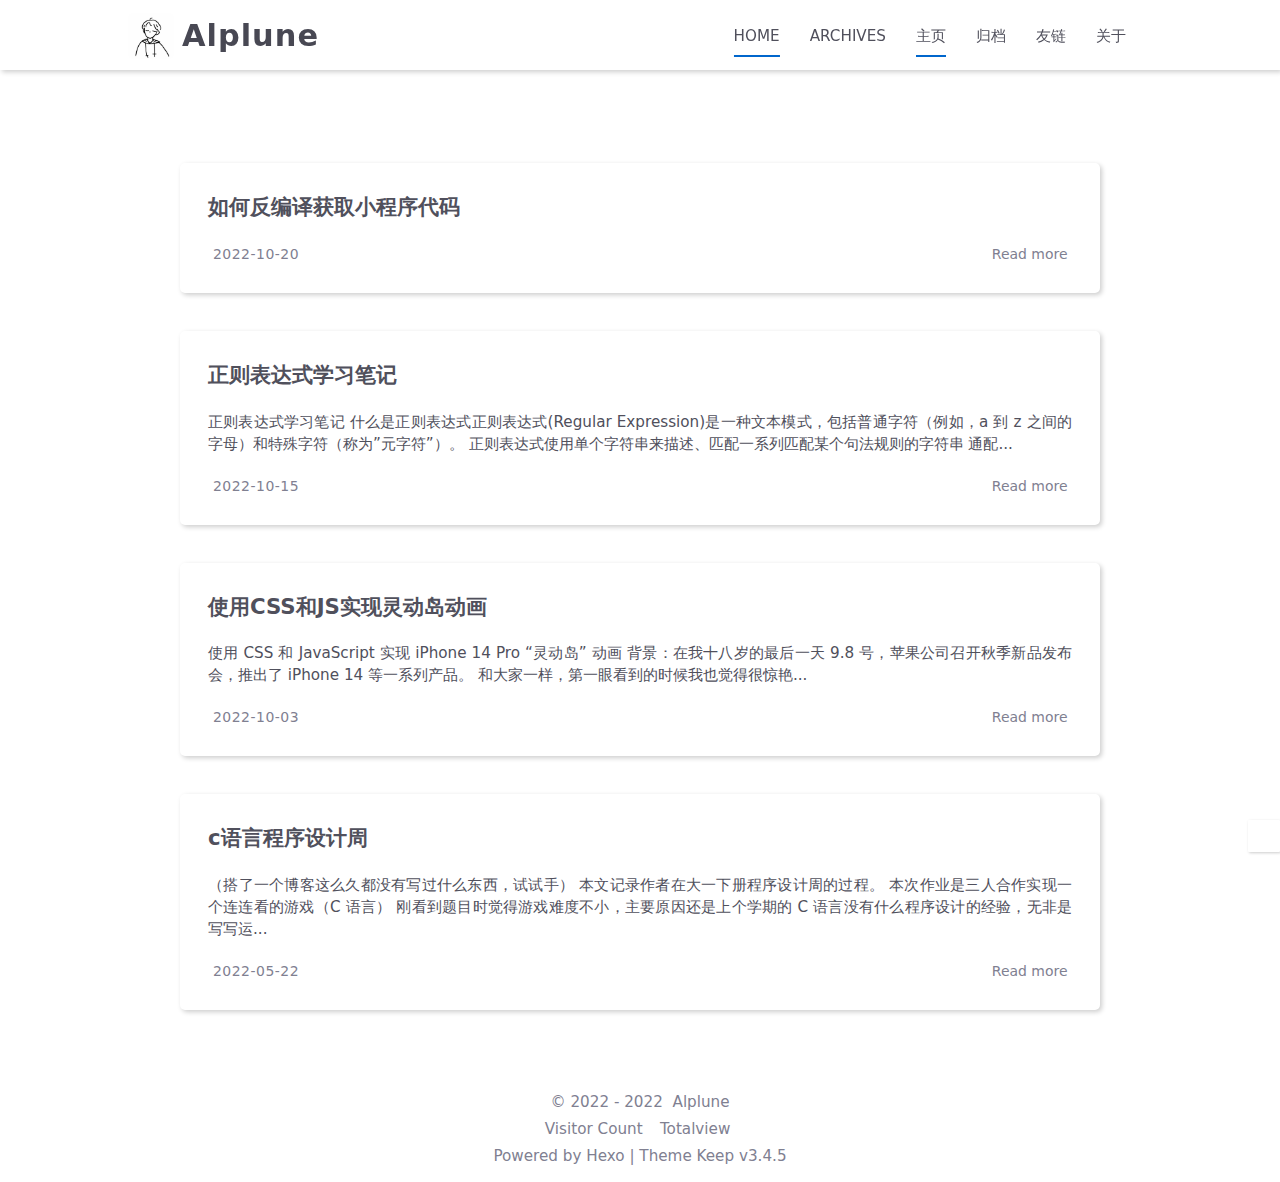
==== commit d52e2712: "Site updated: 2022-10-20 10:42:22" ====
--- a/index.html
+++ b/index.html
@@ -126,10 +126,26 @@
                         </li>
                     
                         <li class="menu-item">
+                            <a class="active"
+                               href="/"
+                            >
+                                主页
+                            </a>
+                        </li>
+                    
+                        <li class="menu-item">
+                            <a class=""
+                               href="/archives"
+                            >
+                                归档
+                            </a>
+                        </li>
+                    
+                        <li class="menu-item">
                             <a class=""
                                href="/links"
                             >
-                                LINKS
+                                友链
                             </a>
                         </li>
                     
@@ -137,7 +153,7 @@
                             <a class=""
                                href="/about"
                             >
-                                ABOUT
+                                关于
                             </a>
                         </li>
                     
@@ -173,13 +189,23 @@
                 </li>
             
                 <li class="drawer-menu-item flex-center">
-                    <a class=""
-                       href="/links">LINKS</a>
+                    <a class="active"
+                       href="/">主页</a>
                 </li>
             
                 <li class="drawer-menu-item flex-center">
                     <a class=""
-                       href="/about">ABOUT</a>
+                       href="/archives">归档</a>
+                </li>
+            
+                <li class="drawer-menu-item flex-center">
+                    <a class=""
+                       href="/links">友链</a>
+                </li>
+            
+                <li class="drawer-menu-item flex-center">
+                    <a class=""
+                       href="/about">关于</a>
                 </li>
             
         </ul>
@@ -199,6 +225,34 @@
                 
                     <div class="home-content-container fade-in-down-animation">
     <ul class="home-article-list">
+        
+            <li class="home-article-item">
+
+                
+
+                <h3 class="home-article-title">
+                    <a href="/2022/10/20/%E5%A6%82%E4%BD%95%E5%8F%8D%E7%BC%96%E8%AF%91%E8%8E%B7%E5%8F%96%E5%B0%8F%E7%A8%8B%E5%BA%8F%E4%BB%A3%E7%A0%81/">
+                        如何反编译获取小程序代码
+                    </a>
+                </h3>
+
+                <div class="home-article-content markdown-body">
+                    
+                        
+                    
+                </div>
+
+                <div class="home-article-meta-info-container">
+    <div class="home-article-meta-info">
+        <span><i class="fas fa-history"></i>&nbsp;<span class="home-article-date" data-date="Thu Oct 20 2022 10:15:53 GMT+0800">2022-10-20</span></span>
+        
+        
+    </div>
+
+    <a href="/2022/10/20/%E5%A6%82%E4%BD%95%E5%8F%8D%E7%BC%96%E8%AF%91%E8%8E%B7%E5%8F%96%E5%B0%8F%E7%A8%8B%E5%BA%8F%E4%BB%A3%E7%A0%81/">Read more&nbsp;<i class="fas fa-angle-right"></i></a>
+</div>
+
+            </li>
         
             <li class="home-article-item">
 
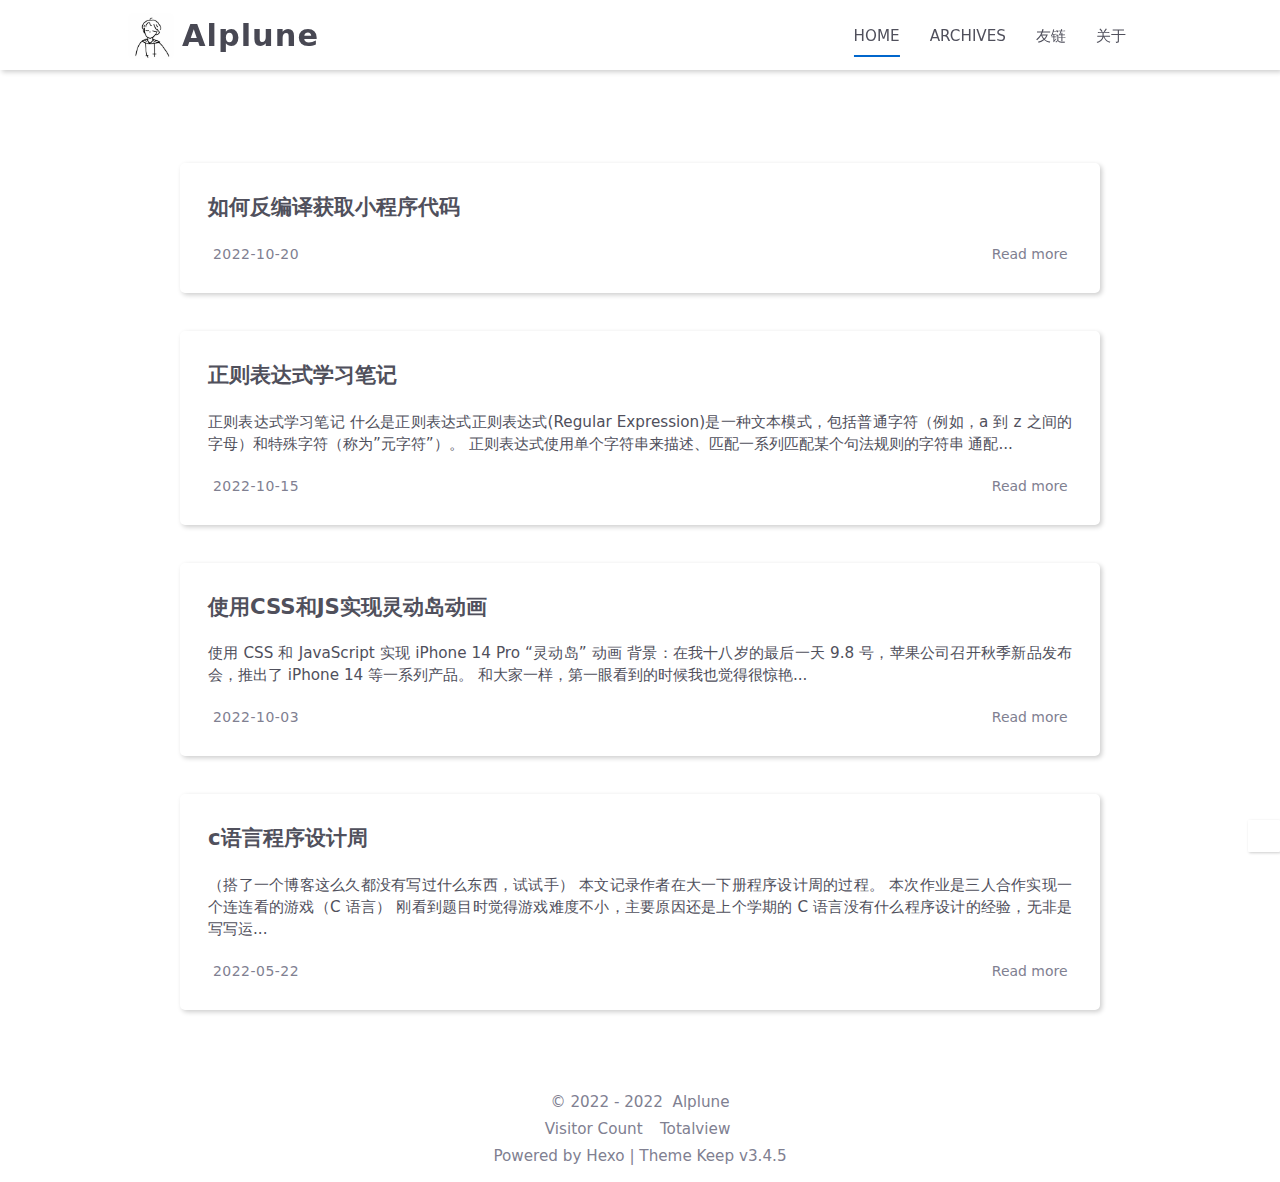
==== commit e74d5fcb: "Site updated: 2022-10-20 11:37:05" ====
--- a/index.html
+++ b/index.html
@@ -1,5 +1,5 @@
 <!DOCTYPE html>
-<html lang="en">
+<html lang="zh-Hans,en,default">
 <head>
     <meta charset="utf-8">
     <meta name="viewport" content="width=device-width, initial-scale=1, maximum-scale=1">
@@ -18,7 +18,7 @@
     <link rel="stylesheet" href="//cdn.jsdelivr.net/npm/hexo-theme-keep@3.4.5/source/css/font-awesome.min.css">
     <script id="hexo-configurations">
     let KEEP = window.KEEP || {};
-    KEEP.hexo_config = {"hostname":"example.com","root":"/","language":"en","path":"search.json"};
+    KEEP.hexo_config = {"hostname":"example.com","root":"/","language":["zh-Hans","en","default"],"path":"search.json"};
     KEEP.theme_config = {"toc":{"enable":true,"number":true,"expand_all":false,"init_open":true},"style":{"primary_color":"#0066CC","avatar":"/images/me.jpg","favicon":"/images/meico.ico","article_img_align":"left","left_side_width":"260px","content_max_width":"920px","hover":{"shadow":false,"scale":false},"first_screen":{"enable":true,"background_img":"/images/bg.svg","description":"我们穷，只此一生青春."},"scroll":{"progress_bar":{"enable":false},"percent":{"enable":true}}},"local_search":{"enable":true,"preload":false},"code_copy":{"enable":true,"style":"default"},"pjax":{"enable":true},"lazyload":{"enable":false},"version":"3.4.5"};
     KEEP.language_ago = {"second":"%s seconds ago","minute":"%s minutes ago","hour":"%s hours ago","day":"%s days ago","week":"%s weeks ago","month":"%s months ago","year":"%s years ago"};
   </script>
@@ -74,7 +74,7 @@
                     
                         
                             <span class="s-icon-item email">
-                                <a href="mailto:http://:alplune@outlook.com">
+                                <a href="mailto:http://:mingaaaa@outlook.com">
                                     <i class="fas fa-envelope"></i>
                                 </a>
                             </span>
@@ -126,22 +126,6 @@
                         </li>
                     
                         <li class="menu-item">
-                            <a class="active"
-                               href="/"
-                            >
-                                主页
-                            </a>
-                        </li>
-                    
-                        <li class="menu-item">
-                            <a class=""
-                               href="/archives"
-                            >
-                                归档
-                            </a>
-                        </li>
-                    
-                        <li class="menu-item">
                             <a class=""
                                href="/links"
                             >
@@ -186,16 +170,6 @@
                 <li class="drawer-menu-item flex-center">
                     <a class=""
                        href="/archives">ARCHIVES</a>
-                </li>
-            
-                <li class="drawer-menu-item flex-center">
-                    <a class="active"
-                       href="/">主页</a>
-                </li>
-            
-                <li class="drawer-menu-item flex-center">
-                    <a class=""
-                       href="/archives">归档</a>
                 </li>
             
                 <li class="drawer-menu-item flex-center">
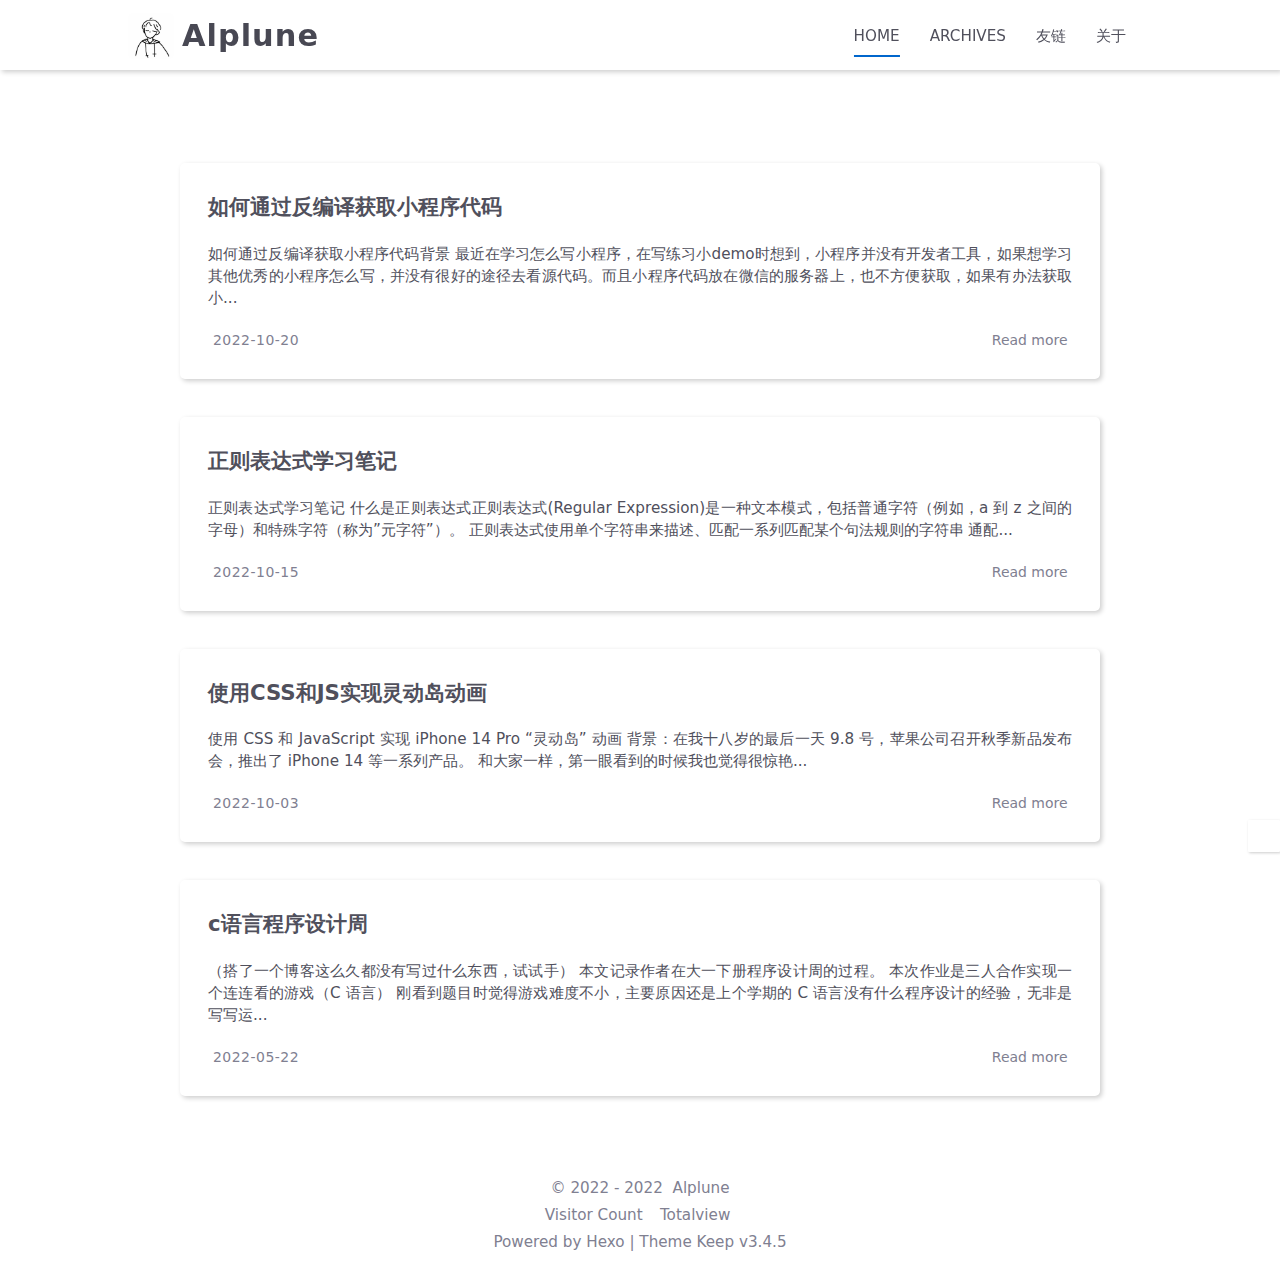
==== commit 500c450d: "Site updated: 2022-10-20 15:35:11" ====
--- a/index.html
+++ b/index.html
@@ -206,13 +206,13 @@
 
                 <h3 class="home-article-title">
                     <a href="/2022/10/20/%E5%A6%82%E4%BD%95%E5%8F%8D%E7%BC%96%E8%AF%91%E8%8E%B7%E5%8F%96%E5%B0%8F%E7%A8%8B%E5%BA%8F%E4%BB%A3%E7%A0%81/">
-                        如何反编译获取小程序代码
+                        如何通过反编译获取小程序代码
                     </a>
                 </h3>
 
                 <div class="home-article-content markdown-body">
                     
-                        
+                        如何通过反编译获取小程序代码背景​        最近在学习怎么写小程序，在写练习小demo时想到，小程序并没有开发者工具，如果想学习其他优秀的小程序怎么写，并没有很好的途径去看源代码。而且小程序代码放在微信的服务器上，也不方便获取，如果有办法获取小...
                     
                 </div>
 
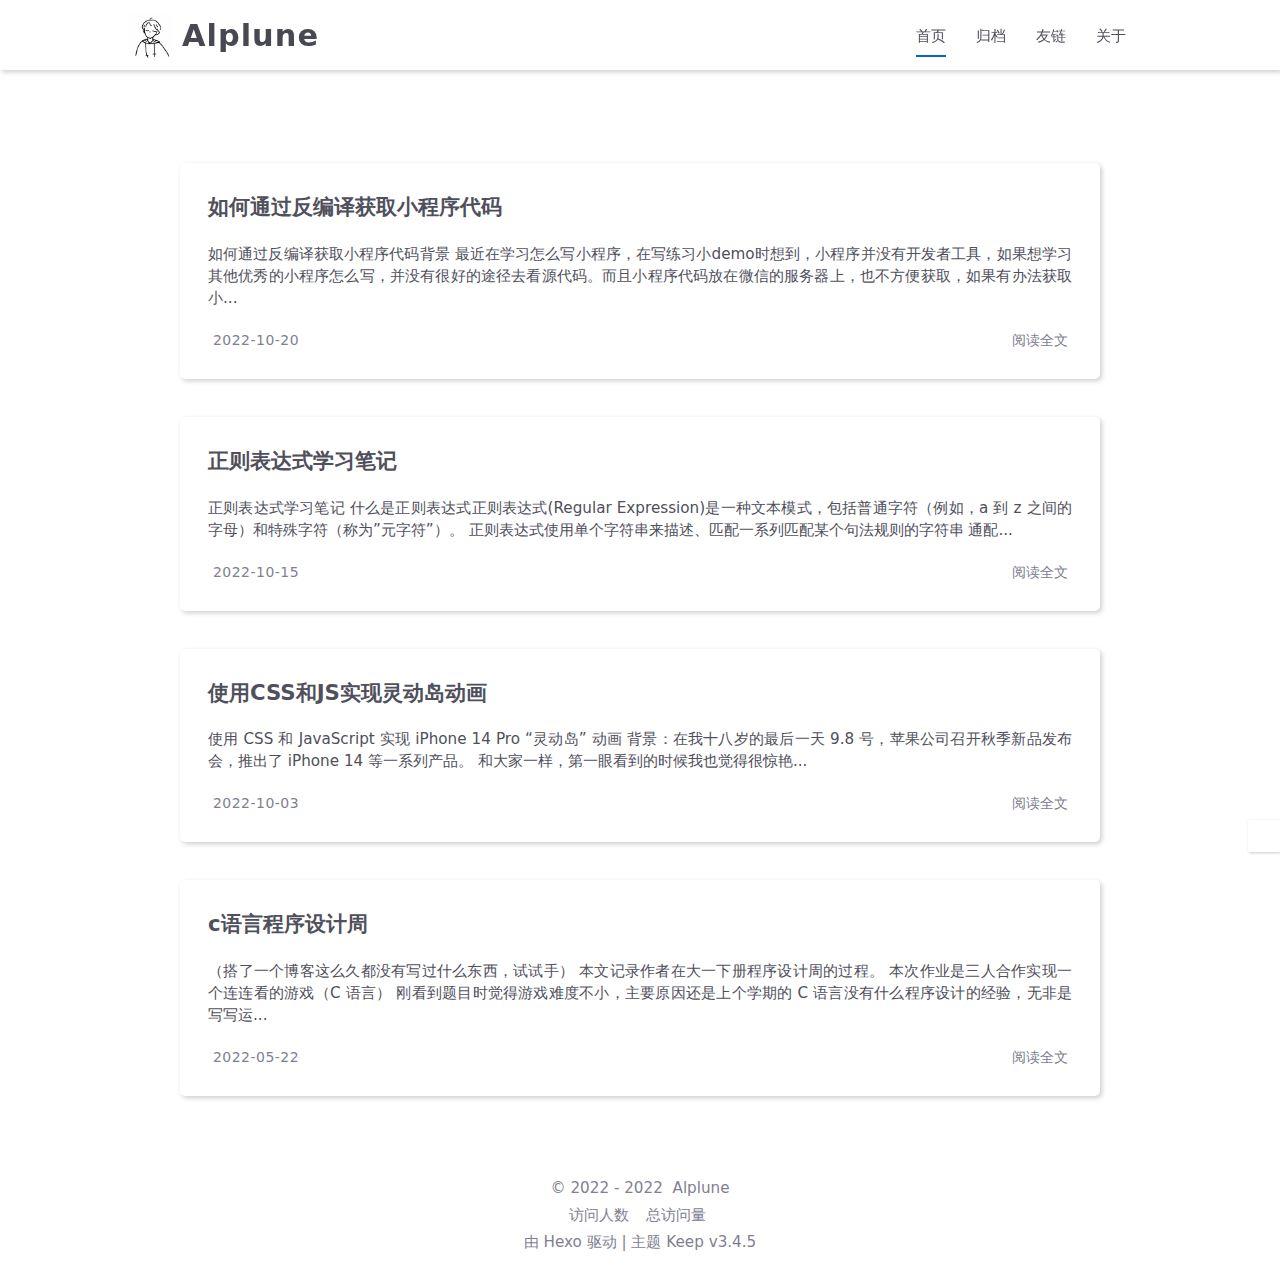
==== commit 46b20126: "Site updated: 2022-10-20 15:38:31" ====
--- a/index.html
+++ b/index.html
@@ -1,5 +1,5 @@
 <!DOCTYPE html>
-<html lang="zh-Hans,en,default">
+<html lang="zh-CN,en,default">
 <head>
     <meta charset="utf-8">
     <meta name="viewport" content="width=device-width, initial-scale=1, maximum-scale=1">
@@ -18,7 +18,7 @@
     <link rel="stylesheet" href="//cdn.jsdelivr.net/npm/hexo-theme-keep@3.4.5/source/css/font-awesome.min.css">
     <script id="hexo-configurations">
     let KEEP = window.KEEP || {};
-    KEEP.hexo_config = {"hostname":"example.com","root":"/","language":["zh-Hans","en","default"],"path":"search.json"};
+    KEEP.hexo_config = {"hostname":"example.com","root":"/","language":["zh-CN","en","default"],"path":"search.json"};
     KEEP.theme_config = {"toc":{"enable":true,"number":true,"expand_all":false,"init_open":true},"style":{"primary_color":"#0066CC","avatar":"/images/me.jpg","favicon":"/images/meico.ico","article_img_align":"left","left_side_width":"260px","content_max_width":"920px","hover":{"shadow":false,"scale":false},"first_screen":{"enable":true,"background_img":"/images/bg.svg","description":"我们穷，只此一生青春."},"scroll":{"progress_bar":{"enable":false},"percent":{"enable":true}}},"local_search":{"enable":true,"preload":false},"code_copy":{"enable":true,"style":"default"},"pjax":{"enable":true},"lazyload":{"enable":false},"version":"3.4.5"};
     KEEP.language_ago = {"second":"%s seconds ago","minute":"%s minutes ago","hour":"%s hours ago","day":"%s days ago","week":"%s weeks ago","month":"%s months ago","year":"%s years ago"};
   </script>
@@ -113,7 +113,7 @@
                             <a class="active"
                                href="/"
                             >
-                                HOME
+                                首页
                             </a>
                         </li>
                     
@@ -121,7 +121,7 @@
                             <a class=""
                                href="/archives"
                             >
-                                ARCHIVES
+                                归档
                             </a>
                         </li>
                     
@@ -164,12 +164,12 @@
             
                 <li class="drawer-menu-item flex-center">
                     <a class="active"
-                       href="/">HOME</a>
+                       href="/">首页</a>
                 </li>
             
                 <li class="drawer-menu-item flex-center">
                     <a class=""
-                       href="/archives">ARCHIVES</a>
+                       href="/archives">归档</a>
                 </li>
             
                 <li class="drawer-menu-item flex-center">
@@ -223,7 +223,7 @@
         
     </div>
 
-    <a href="/2022/10/20/%E5%A6%82%E4%BD%95%E5%8F%8D%E7%BC%96%E8%AF%91%E8%8E%B7%E5%8F%96%E5%B0%8F%E7%A8%8B%E5%BA%8F%E4%BB%A3%E7%A0%81/">Read more&nbsp;<i class="fas fa-angle-right"></i></a>
+    <a href="/2022/10/20/%E5%A6%82%E4%BD%95%E5%8F%8D%E7%BC%96%E8%AF%91%E8%8E%B7%E5%8F%96%E5%B0%8F%E7%A8%8B%E5%BA%8F%E4%BB%A3%E7%A0%81/">阅读全文&nbsp;<i class="fas fa-angle-right"></i></a>
 </div>
 
             </li>
@@ -254,7 +254,7 @@
         
     </div>
 
-    <a href="/2022/10/15/%E6%AD%A3%E5%88%99%E8%A1%A8%E8%BE%BE%E5%BC%8F%E5%AD%A6%E4%B9%A0%E7%AC%94%E8%AE%B0/">Read more&nbsp;<i class="fas fa-angle-right"></i></a>
+    <a href="/2022/10/15/%E6%AD%A3%E5%88%99%E8%A1%A8%E8%BE%BE%E5%BC%8F%E5%AD%A6%E4%B9%A0%E7%AC%94%E8%AE%B0/">阅读全文&nbsp;<i class="fas fa-angle-right"></i></a>
 </div>
 
             </li>
@@ -286,7 +286,7 @@
         
     </div>
 
-    <a href="/2022/10/03/%E4%BD%BF%E7%94%A8CSS%E5%92%8CJS%E5%AE%9E%E7%8E%B0%E7%81%B5%E5%8A%A8%E5%B2%9B%E5%8A%A8%E7%94%BB/">Read more&nbsp;<i class="fas fa-angle-right"></i></a>
+    <a href="/2022/10/03/%E4%BD%BF%E7%94%A8CSS%E5%92%8CJS%E5%AE%9E%E7%8E%B0%E7%81%B5%E5%8A%A8%E5%B2%9B%E5%8A%A8%E7%94%BB/">阅读全文&nbsp;<i class="fas fa-angle-right"></i></a>
 </div>
 
             </li>
@@ -317,7 +317,7 @@
         
     </div>
 
-    <a href="/2022/05/22/c%E8%AF%AD%E8%A8%80%E7%A8%8B%E5%BA%8F%E8%AE%BE%E8%AE%A1%E5%91%A8/">Read more&nbsp;<i class="fas fa-angle-right"></i></a>
+    <a href="/2022/05/22/c%E8%AF%AD%E8%A8%80%E7%A8%8B%E5%BA%8F%E8%AE%BE%E8%AE%A1%E5%91%A8/">阅读全文&nbsp;<i class="fas fa-angle-right"></i></a>
 </div>
 
             </li>
@@ -356,18 +356,18 @@
             <div class="website-count info-item">
                 
                     <span id="busuanzi_container_site_uv">
-                        Visitor Count&nbsp;<span id="busuanzi_value_site_uv"></span>&ensp;
+                        访问人数&nbsp;<span id="busuanzi_value_site_uv"></span>&ensp;
                     </span>
                 
                 
                     <span id="busuanzi_container_site_pv">
-                        Totalview&nbsp;<span id="busuanzi_value_site_pv"></span>
+                        总访问量&nbsp;<span id="busuanzi_value_site_pv"></span>
                     </span>
                 
             </div>
         
         <div class="theme-info info-item">
-            Powered by <a target="_blank" href="https://hexo.io">Hexo</a>&nbsp;|&nbsp;Theme&nbsp;<a class="theme-version" target="_blank" href="https://github.com/XPoet/hexo-theme-keep">Keep v3.4.5</a>
+            由 <a target="_blank" href="https://hexo.io">Hexo</a> 驱动&nbsp;|&nbsp;主题&nbsp;<a class="theme-version" target="_blank" href="https://github.com/XPoet/hexo-theme-keep">Keep v3.4.5</a>
         </div>
         
         
@@ -441,7 +441,7 @@
                 <input autocomplete="off"
                        autocorrect="off"
                        autocapitalize="off"
-                       placeholder="Search..."
+                       placeholder="搜索..."
                        spellcheck="false"
                        type="search"
                        class="search-input"
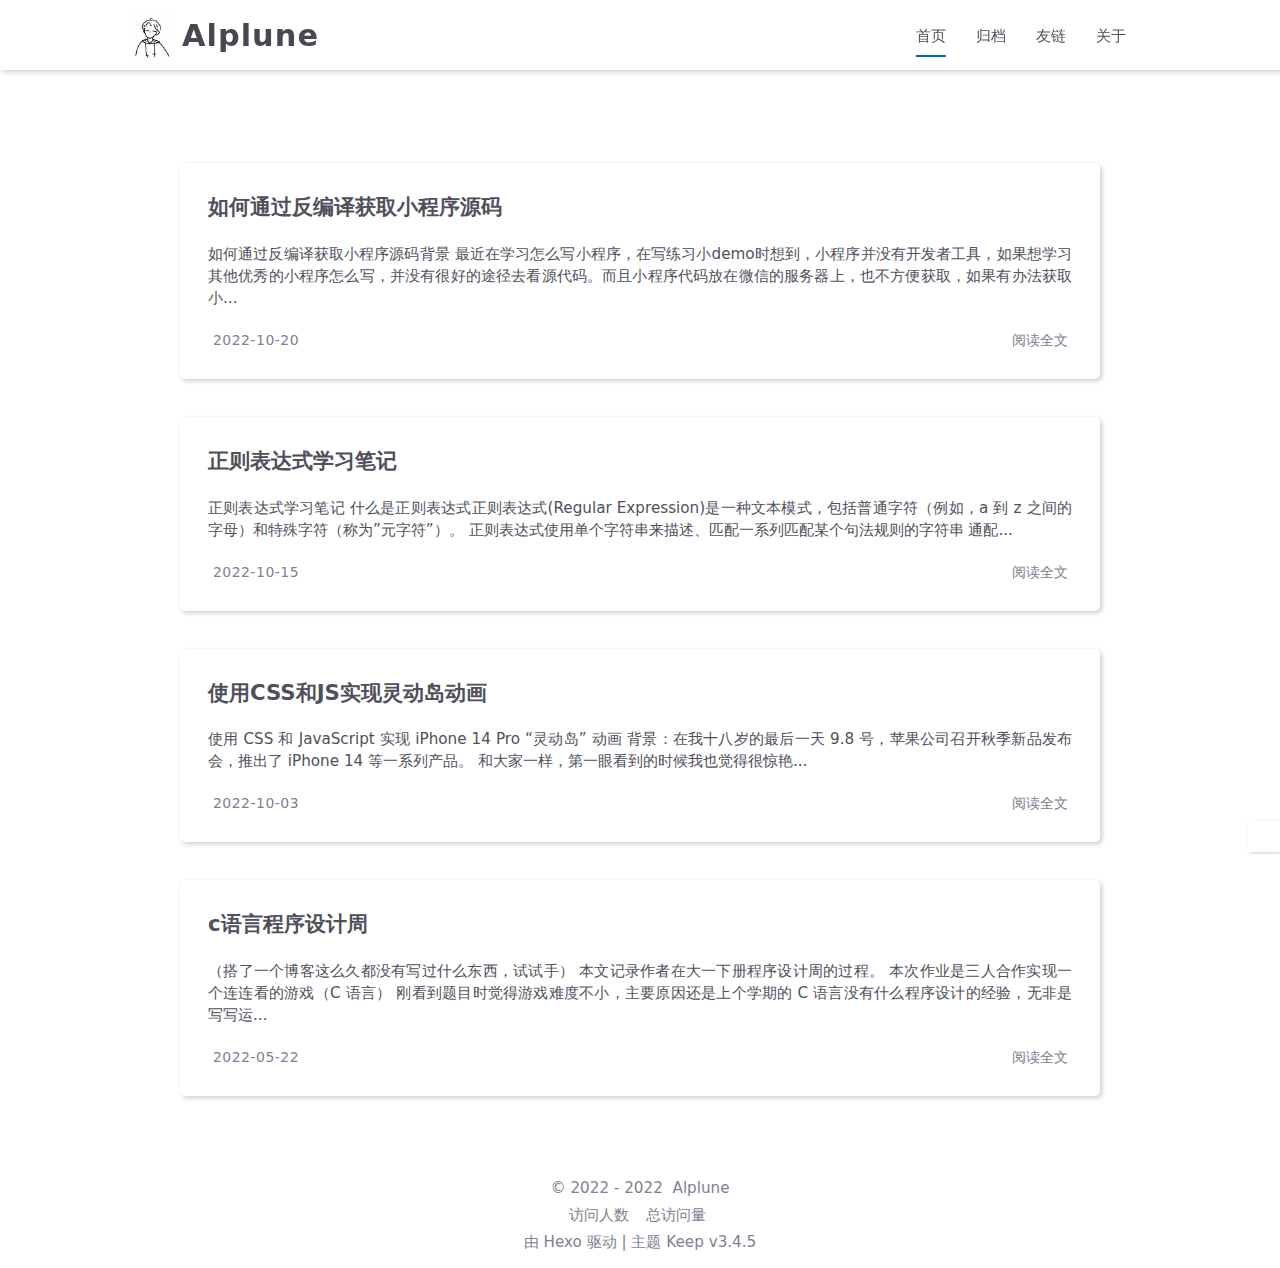
==== commit 6541de5b: "Site updated: 2022-10-20 16:40:18" ====
--- a/index.html
+++ b/index.html
@@ -206,13 +206,13 @@
 
                 <h3 class="home-article-title">
                     <a href="/2022/10/20/%E5%A6%82%E4%BD%95%E5%8F%8D%E7%BC%96%E8%AF%91%E8%8E%B7%E5%8F%96%E5%B0%8F%E7%A8%8B%E5%BA%8F%E4%BB%A3%E7%A0%81/">
-                        如何通过反编译获取小程序代码
+                        如何通过反编译获取小程序源码
                     </a>
                 </h3>
 
                 <div class="home-article-content markdown-body">
                     
-                        如何通过反编译获取小程序代码背景​        最近在学习怎么写小程序，在写练习小demo时想到，小程序并没有开发者工具，如果想学习其他优秀的小程序怎么写，并没有很好的途径去看源代码。而且小程序代码放在微信的服务器上，也不方便获取，如果有办法获取小...
+                        如何通过反编译获取小程序源码背景​        最近在学习怎么写小程序，在写练习小demo时想到，小程序并没有开发者工具，如果想学习其他优秀的小程序怎么写，并没有很好的途径去看源代码。而且小程序代码放在微信的服务器上，也不方便获取，如果有办法获取小...
                     
                 </div>
 
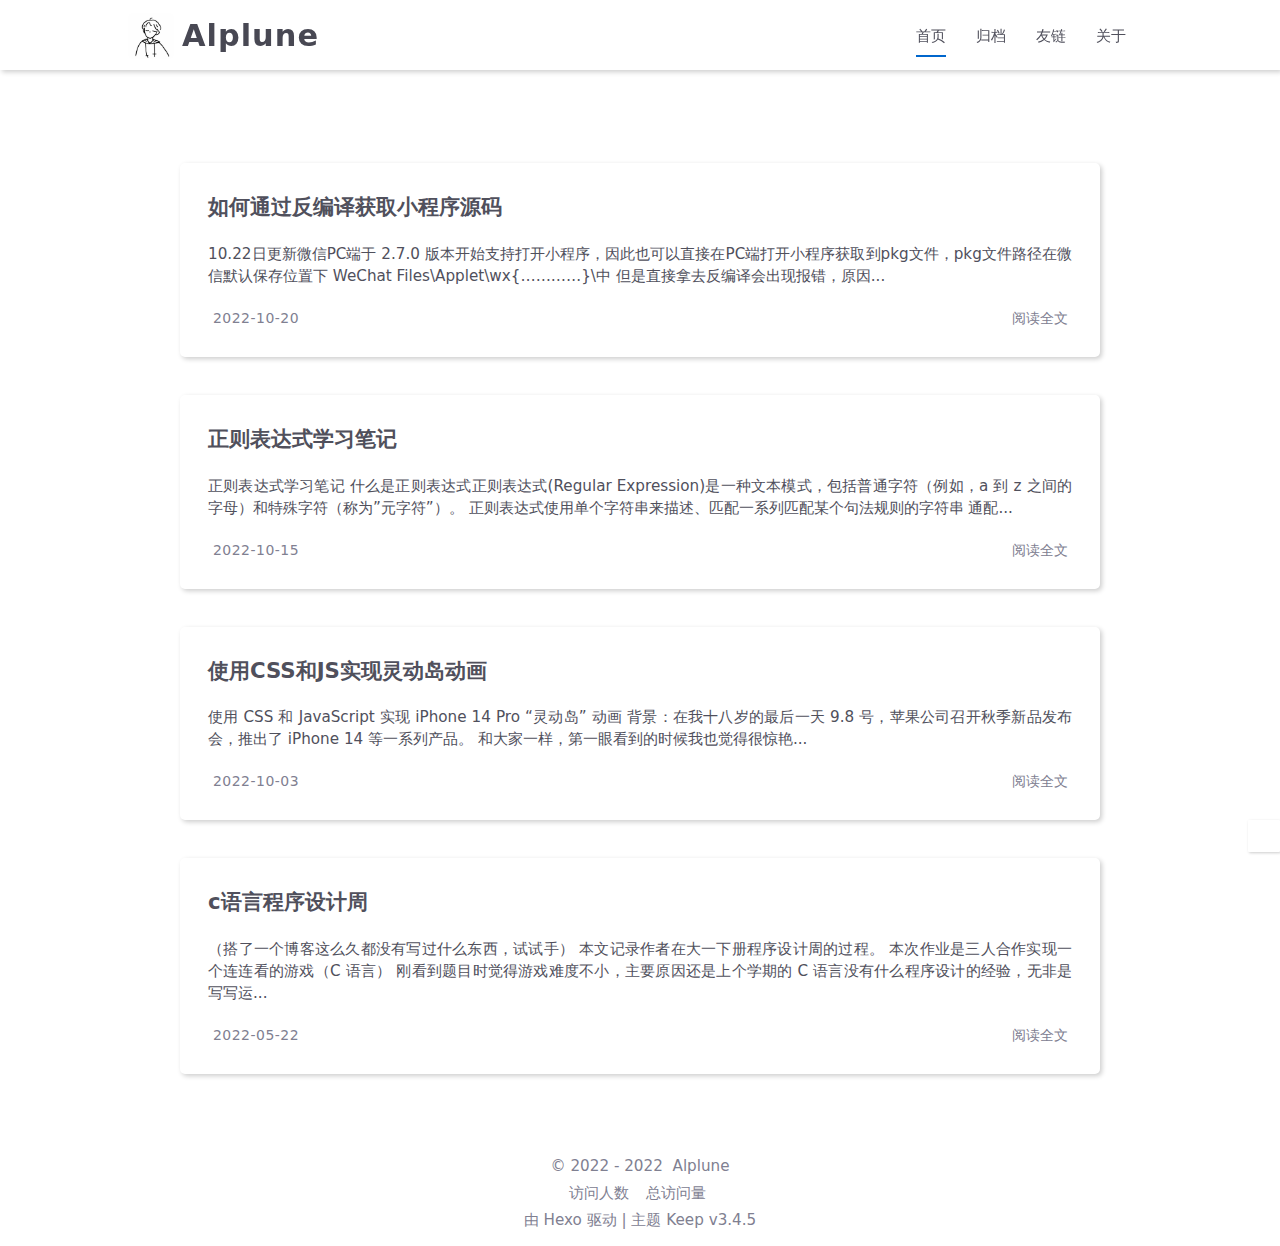
==== commit b1c38a50: "Site updated: 2022-10-22 11:59:17" ====
--- a/index.html
+++ b/index.html
@@ -212,7 +212,8 @@
 
                 <div class="home-article-content markdown-body">
                     
-                        如何通过反编译获取小程序源码背景​        最近在学习怎么写小程序，在写练习小demo时想到，小程序并没有开发者工具，如果想学习其他优秀的小程序怎么写，并没有很好的途径去看源代码。而且小程序代码放在微信的服务器上，也不方便获取，如果有办法获取小...
+                        10.22日更新微信PC端于 2.7.0 版本开始支持打开小程序，因此也可以直接在PC端打开小程序获取到pkg文件，pkg文件路径在微信默认保存位置下  WeChat Files\Applet\wx{…………}\中
+但是直接拿去反编译会出现报错，原因...
                     
                 </div>
 
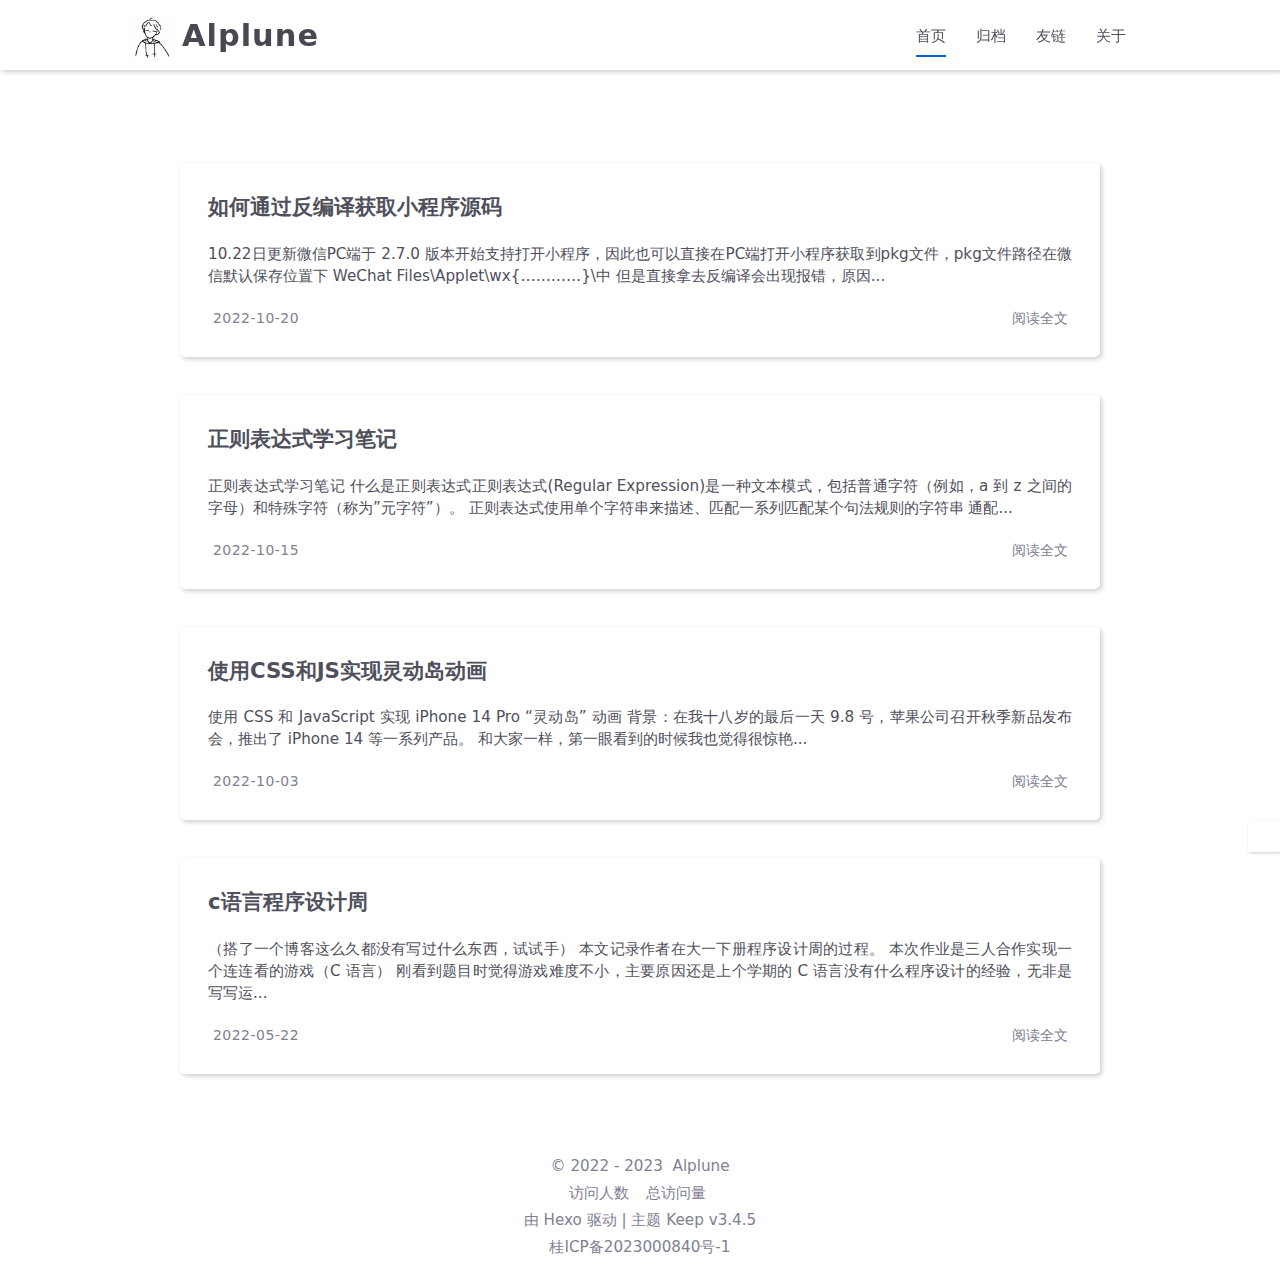
==== commit 95813b92: "Site updated: 2023-04-19 14:36:59" ====
--- a/index.html
+++ b/index.html
@@ -18,7 +18,7 @@
     <link rel="stylesheet" href="//cdn.jsdelivr.net/npm/hexo-theme-keep@3.4.5/source/css/font-awesome.min.css">
     <script id="hexo-configurations">
     let KEEP = window.KEEP || {};
-    KEEP.hexo_config = {"hostname":"example.com","root":"/","language":["zh-CN","en","default"],"path":"search.json"};
+    KEEP.hexo_config = {"hostname":"alplune.top","root":"/","language":["zh-CN","en","default"],"path":"search.json"};
     KEEP.theme_config = {"toc":{"enable":true,"number":true,"expand_all":false,"init_open":true},"style":{"primary_color":"#0066CC","avatar":"/images/me.jpg","favicon":"/images/meico.ico","article_img_align":"left","left_side_width":"260px","content_max_width":"920px","hover":{"shadow":false,"scale":false},"first_screen":{"enable":true,"background_img":"/images/bg.svg","description":"我们穷，只此一生青春."},"scroll":{"progress_bar":{"enable":false},"percent":{"enable":true}}},"local_search":{"enable":true,"preload":false},"code_copy":{"enable":true,"style":"default"},"pjax":{"enable":true},"lazyload":{"enable":false},"version":"3.4.5"};
     KEEP.language_ago = {"second":"%s seconds ago","minute":"%s minutes ago","hour":"%s hours ago","day":"%s days ago","week":"%s weeks ago","month":"%s months ago","year":"%s years ago"};
   </script>
@@ -350,7 +350,7 @@
               <span>2022</span>
               -
             
-            2022&nbsp;<i class="fas fa-heart icon-animate"></i>&nbsp;<a href="/">Alplune</a>
+            2023&nbsp;<i class="fas fa-heart icon-animate"></i>&nbsp;<a href="/">Alplune</a>
         </div>
         
             <script async data-pjax src="//busuanzi.ibruce.info/busuanzi/2.3/busuanzi.pure.mini.js"></script>
@@ -370,6 +370,8 @@
         <div class="theme-info info-item">
             由 <a target="_blank" href="https://hexo.io">Hexo</a> 驱动&nbsp;|&nbsp;主题&nbsp;<a class="theme-version" target="_blank" href="https://github.com/XPoet/hexo-theme-keep">Keep v3.4.5</a>
         </div>
+        
+            <div class="icp-info info-item"><a target="_blank" rel="nofollow" href="https://beian.miit.gov.cn">桂ICP备2023000840号-1</a></div>
         
         
     </div>
